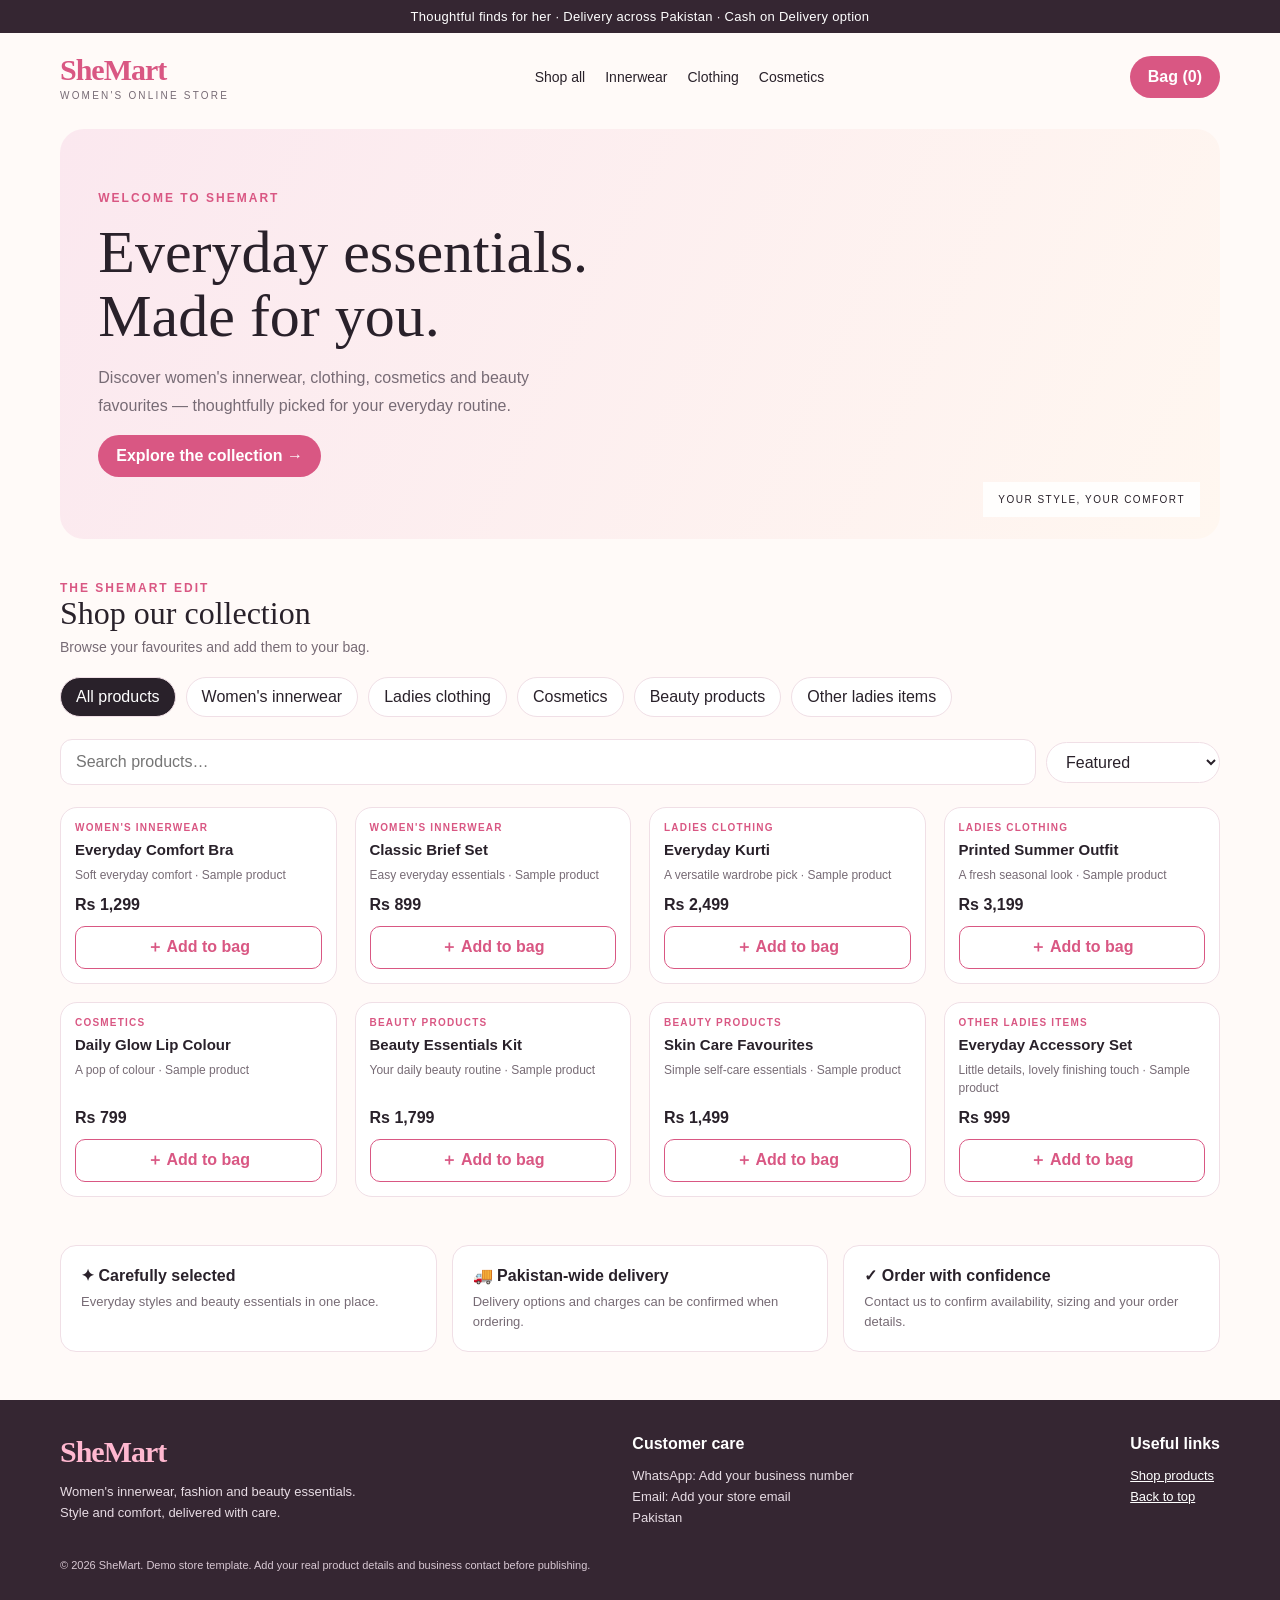
==== index.html @ 1c1faae7 "first commit" ====
<!doctype html>
<html lang="en">
  <head>
    <meta charset="utf-8" />
    <meta name="viewport" content="width=device-width, initial-scale=1" />
    <meta
      name="description"
      content="SheMart — women's innerwear, clothing, cosmetics and beauty essentials in Pakistan."
    />
    <title>SheMart | Women's Online Store</title>
        <link rel="stylesheet" href="styles.css" />
  </head>
  <body>
    <div class="topbar">
      Thoughtful finds for her · Delivery across Pakistan · Cash on Delivery
      option
    </div>
    <header class="wrap nav">
      <a href="#home" style="text-decoration: none"
        ><div class="logo">SheMart<small>WOMEN'S ONLINE STORE</small></div></a
      >
      <nav class="navlinks">
        <a href="#shop">Shop all</a
        ><a href="#shop" data-filter-link="Women's innerwear">Innerwear</a
        ><a href="#shop" data-filter-link="Ladies clothing">Clothing</a
        ><a href="#shop" data-filter-link="Cosmetics">Cosmetics</a>
      </nav>
      <button class="cartbtn" id="openCart">
        Bag (<span id="cartCount">0</span>)
      </button>
    </header>
    <main class="wrap" id="home">
      <section class="hero">
        <div class="hero-copy">
          <div class="eyebrow">Welcome to SheMart</div>
          <h1>Everyday essentials.<br />Made for you.</h1>
          <p>
            Discover women's innerwear, clothing, cosmetics and beauty
            favourites — thoughtfully picked for your everyday routine.
          </p>
          <a href="#shop"
            ><button class="primary">Explore the collection →</button></a
          >
        </div>
        <div class="hero-art" role="img" aria-label="Fashion collection"></div>
      </section>
      <section id="shop">
        <div class="sectionhead">
          <div>
            <div class="eyebrow">The SheMart edit</div>
            <h2>Shop our collection</h2>
            <p>Browse your favourites and add them to your bag.</p>
          </div>
        </div>
        <div class="categories" id="categories"></div>
        <div class="tools">
          <input
            id="search"
            type="search"
            placeholder="Search products…"
            aria-label="Search products"
          /><select id="sort" class="chip" aria-label="Sort products">
            <option value="featured">Featured</option>
            <option value="low">Price: low to high</option>
            <option value="high">Price: high to low</option>
          </select>
        </div>
        <div class="grid" id="products"></div>
      </section>
      <section class="benefits">
        <div class="benefit">
          <b>✦ Carefully selected</b
          ><span>Everyday styles and beauty essentials in one place.</span>
        </div>
        <div class="benefit">
          <b>🚚 Pakistan-wide delivery</b
          ><span
            >Delivery options and charges can be confirmed when ordering.</span
          >
        </div>
        <div class="benefit">
          <b>✓ Order with confidence</b
          ><span
            >Contact us to confirm availability, sizing and your order
            details.</span
          >
        </div>
      </section>
    </main>
    <footer class="footer">
      <div class="wrap footerinner">
        <div>
          <div class="logo">SheMart</div>
          <p>
            Women's innerwear, fashion and beauty essentials.<br />Style and
            comfort, delivered with care.
          </p>
        </div>
        <div>
          <b>Customer care</b>
          <p>
            WhatsApp: Add your business number<br />Email: Add your store
            email<br />Pakistan
          </p>
        </div>
        <div>
          <b>Useful links</b>
          <p>
            <a style="color: white" href="#shop">Shop products</a><br /><a
              style="color: white"
              href="#home"
              >Back to top</a
            >
          </p>
        </div>
      </div>
      <div class="wrap smallprint">
        © <span id="year"></span> SheMart. Demo store template. Add your real
        product details and business contact before publishing.
      </div>
    </footer>
    <div
      class="modal"
      id="cartModal"
      role="dialog"
      aria-modal="true"
      aria-label="Shopping bag"
    >
      <div class="panel">
        <div class="panelhead">
          <h2>Your shopping bag</h2>
          <button class="close" id="closeCart" aria-label="Close">×</button>
        </div>
        <div id="cartItems"></div>
        <div class="total">
          <span>Total</span><span id="cartTotal">Rs 0</span>
        </div>
        <button class="primary" id="checkoutBtn" style="width: 100%">
          Continue to checkout
        </button>
        <p style="font-size: 12px; color: #776b75">
          Demo prices and products are examples. Please verify before accepting
          customer orders.
        </p>
      </div>
    </div>
    <div
      class="modal"
      id="checkoutModal"
      role="dialog"
      aria-modal="true"
      aria-label="Checkout"
    >
      <div class="panel">
        <div class="panelhead">
          <h2>Delivery details</h2>
          <button class="close" id="closeCheckout" aria-label="Close">×</button>
        </div>
        <div class="notice">
          Please enter your delivery information. The order can be sent by
          WhatsApp or submitted as a draft on this page. This demo does not
          store orders on a server.
        </div>
        <form id="orderForm">
          <div class="formgrid">
            <label
              >Full name *<input
                required
                name="name"
                autocomplete="name"
                placeholder="Your name" /></label
            ><label
              >Mobile number *<input
                required
                name="phone"
                autocomplete="tel"
                placeholder="03XX XXXXXXX" /></label
            ><label class="full"
              >Full delivery address *<textarea
                required
                name="address"
                rows="2"
                placeholder="House, street, area, city"
              ></textarea></label
            ><label
              >City *<input
                required
                name="city"
                placeholder="e.g. Lahore" /></label
            ><label
              >Payment method<select name="payment">
                <option>Cash on Delivery</option>
                <option>Bank transfer (confirm first)</option>
              </select></label
            ><label class="full"
              >Order notes (optional)<textarea
                name="notes"
                rows="2"
                placeholder="Size, colour or delivery instructions"
              ></textarea>
            </label>
          </div>
          <button
            class="primary"
            type="submit"
            style="width: 100%; margin-top: 15px"
          >
            Prepare WhatsApp order</button
          ><button
            type="button"
            class="add"
            id="draftOrder"
            style="width: 100%; margin-top: 9px"
          >
            Show order summary on this page
          </button>
        </form>
        <div id="orderResult"></div>
        <p style="font-size: 11px; color: #776b75">
          Before launch, replace the sample WhatsApp number in the website code
          with your business number (country code, digits only).
        </p>
      </div>
    </div>
        <script src="script.js"></script>
  </body>
</html>
---- styles.css ----
:root {
        --pink: #d95783;
        --rose: #fce8ef;
        --ink: #29212a;
        --muted: #776b75;
        --cream: #fffaf8;
        --line: #f0dfe6;
        --gold: #b88745;
      }
      * {
        box-sizing: border-box;
      }
      body {
        margin: 0;
        font-family: Arial, Helvetica, sans-serif;
        background: var(--cream);
        color: var(--ink);
      }
      button,
      input,
      select,
      textarea {
        font: inherit;
      }
      button {
        cursor: pointer;
      }
      .topbar {
        background: #352632;
        color: #fff;
        text-align: center;
        padding: 9px 12px;
        font-size: 13px;
        letter-spacing: 0.3px;
      }
      .wrap {
        width: min(1160px, 92%);
        margin: auto;
      }
      .nav {
        display: flex;
        align-items: center;
        justify-content: space-between;
        gap: 18px;
        padding: 20px 0;
      }
      .logo {
        font-family: Georgia, serif;
        font-weight: bold;
        font-size: 30px;
        color: var(--pink);
        letter-spacing: -1px;
      }
      .logo small {
        display: block;
        font: 10px Arial;
        letter-spacing: 2.2px;
        color: var(--muted);
        margin-top: 3px;
      }
      .navlinks {
        display: flex;
        gap: 20px;
        align-items: center;
      }
      .navlinks a {
        color: var(--ink);
        text-decoration: none;
        font-size: 14px;
      }
      .cartbtn,
      .primary {
        background: var(--pink);
        color: #fff;
        border: 0;
        border-radius: 999px;
        padding: 12px 18px;
        font-weight: bold;
      }
      .hero {
        display: grid;
        grid-template-columns: 1.1fr 0.9fr;
        min-height: 410px;
        background: linear-gradient(115deg, #fbe8ef, #fff7f0);
        border-radius: 24px;
        overflow: hidden;
        margin: 8px auto 42px;
      }
      .hero-copy {
        padding: 55px 6%;
        align-self: center;
      }
      .eyebrow {
        color: var(--pink);
        text-transform: uppercase;
        letter-spacing: 2px;
        font-size: 12px;
        font-weight: bold;
      }
      .hero h1 {
        font:
          clamp(36px, 5vw, 60px)/1.06 Georgia,
          serif;
        margin: 16px 0;
      }
      .hero p {
        color: var(--muted);
        line-height: 1.7;
        max-width: 440px;
      }
      .hero-art {
        min-height: 300px;
        background: url("https://images.unsplash.com/photo-1490481651871-ab68de25d43d?auto=format&fit=crop&w=1100&q=85")
          center/cover;
        position: relative;
      }
      .hero-art:after {
        content: "YOUR STYLE, YOUR COMFORT";
        position: absolute;
        bottom: 22px;
        right: 20px;
        background: #ffffffdf;
        padding: 12px 15px;
        letter-spacing: 1.5px;
        font-size: 10px;
      }
      .sectionhead {
        display: flex;
        justify-content: space-between;
        align-items: end;
        gap: 16px;
        margin: 0 0 18px;
      }
      .sectionhead h2 {
        font:
          32px Georgia,
          serif;
        margin: 0;
      }
      .sectionhead p {
        color: var(--muted);
        font-size: 14px;
        margin: 7px 0 0;
      }
      .categories {
        display: flex;
        gap: 10px;
        flex-wrap: wrap;
        margin: 22px 0;
      }
      .chip {
        border: 1px solid var(--line);
        background: #fff;
        color: var(--ink);
        border-radius: 30px;
        padding: 10px 15px;
      }
      .chip.active,
      .chip:hover {
        background: var(--ink);
        color: #fff;
      }
      .tools {
        display: flex;
        gap: 10px;
        align-items: center;
        margin-bottom: 22px;
      }
      .tools input {
        flex: 1;
        min-width: 100px;
        border: 1px solid var(--line);
        border-radius: 12px;
        padding: 13px 15px;
        background: #fff;
      }
      .grid {
        display: grid;
        grid-template-columns: repeat(4, 1fr);
        gap: 18px;
      }
      .product {
        background: #fff;
        border: 1px solid var(--line);
        border-radius: 17px;
        overflow: hidden;
        display: flex;
        flex-direction: column;
      }
      .product img {
        width: 100%;
        aspect-ratio: 4/4.5;
        object-fit: cover;
        background: var(--rose);
      }
      .productbody {
        padding: 14px;
        display: flex;
        flex-direction: column;
        flex: 1;
      }
      .tag {
        font-size: 10px;
        color: var(--pink);
        text-transform: uppercase;
        letter-spacing: 1.2px;
        font-weight: bold;
      }
      .product h3 {
        font-size: 15px;
        margin: 8px 0;
      }
      .desc {
        color: var(--muted);
        font-size: 12px;
        line-height: 1.5;
        flex: 1;
      }
      .price {
        font-weight: bold;
        margin: 12px 0;
      }
      .add {
        border: 1px solid var(--pink);
        background: #fff;
        color: var(--pink);
        padding: 10px;
        border-radius: 10px;
        font-weight: bold;
      }
      .add:hover {
        background: var(--pink);
        color: #fff;
      }
      .benefits {
        display: grid;
        grid-template-columns: repeat(3, 1fr);
        gap: 15px;
        margin: 48px 0;
      }
      .benefit {
        padding: 20px;
        border: 1px solid var(--line);
        border-radius: 16px;
        background: #fff;
      }
      .benefit b {
        display: block;
        margin-bottom: 7px;
      }
      .benefit span {
        font-size: 13px;
        color: var(--muted);
        line-height: 1.5;
      }
      .footer {
        background: #352632;
        color: #fff;
        padding: 35px 0;
        margin-top: 40px;
      }
      .footerinner {
        display: flex;
        justify-content: space-between;
        gap: 25px;
        flex-wrap: wrap;
      }
      .footer p {
        color: #e7dce4;
        font-size: 13px;
        line-height: 1.6;
      }
      .footer .logo {
        color: #ffb8d0;
      }
      .smallprint {
        font-size: 11px;
        color: #d8c8d3;
        margin-top: 18px;
      }
      .modal {
        position: fixed;
        inset: 0;
        background: #1c121dcc;
        display: none;
        align-items: center;
        justify-content: center;
        padding: 15px;
        z-index: 10;
      }
      .modal.open {
        display: flex;
      }
      .panel {
        background: #fffaf8;
        width: min(600px, 100%);
        max-height: 92vh;
        overflow: auto;
        border-radius: 20px;
        padding: 24px;
      }
      .panelhead {
        display: flex;
        justify-content: space-between;
        align-items: center;
      }
      .panelhead h2 {
        font:
          28px Georgia,
          serif;
        margin: 0;
      }
      .close {
        border: 0;
        background: #f6e8ee;
        border-radius: 50%;
        width: 36px;
        height: 36px;
        font-size: 20px;
      }
      .cartline {
        display: flex;
        justify-content: space-between;
        gap: 12px;
        padding: 12px 0;
        border-bottom: 1px solid var(--line);
        font-size: 14px;
      }
      .qty {
        display: flex;
        gap: 8px;
        align-items: center;
      }
      .qty button {
        border: 1px solid var(--line);
        background: #fff;
        border-radius: 6px;
        padding: 3px 9px;
      }
      .total {
        display: flex;
        justify-content: space-between;
        font-weight: bold;
        padding: 17px 0;
        font-size: 18px;
      }
      .formgrid {
        display: grid;
        grid-template-columns: 1fr 1fr;
        gap: 12px;
      }
      .formgrid label {
        font-size: 12px;
        color: var(--muted);
      }
      .formgrid input,
      .formgrid textarea,
      .formgrid select {
        width: 100%;
        margin-top: 6px;
        padding: 11px;
        border: 1px solid var(--line);
        border-radius: 9px;
        background: white;
      }
      .full {
        grid-column: 1/-1;
      }
      .notice {
        background: #fce8ef;
        border-radius: 10px;
        padding: 12px;
        font-size: 12px;
        line-height: 1.5;
        color: #704052;
        margin: 12px 0;
      }
      .empty {
        padding: 28px;
        text-align: center;
        color: var(--muted);
        grid-column: 1/-1;
      }
      @media (max-width: 850px) {
        .grid {
          grid-template-columns: repeat(2, 1fr);
        }
        .hero {
          grid-template-columns: 1fr;
        }
        .hero-art {
          min-height: 250px;
          order: -1;
        }
        .hero-copy {
          padding: 35px 7%;
        }
        .navlinks {
          display: none;
        }
        .benefits {
          grid-template-columns: 1fr;
        }
        .sectionhead h2 {
          font-size: 27px;
        }
      }
      @media (max-width: 440px) {
        .grid {
          gap: 10px;
        }
        .productbody {
          padding: 10px;
        }
        .product h3 {
          font-size: 13px;
        }
        .price {
          font-size: 14px;
        }
        .hero h1 {
          font-size: 39px;
        }
        .formgrid {
          grid-template-columns: 1fr;
        }
        .full {
          grid-column: auto;
        }
        .tools {
          flex-wrap: wrap;
        }
        .tools input {
          flex-basis: 100%;
        }
      }
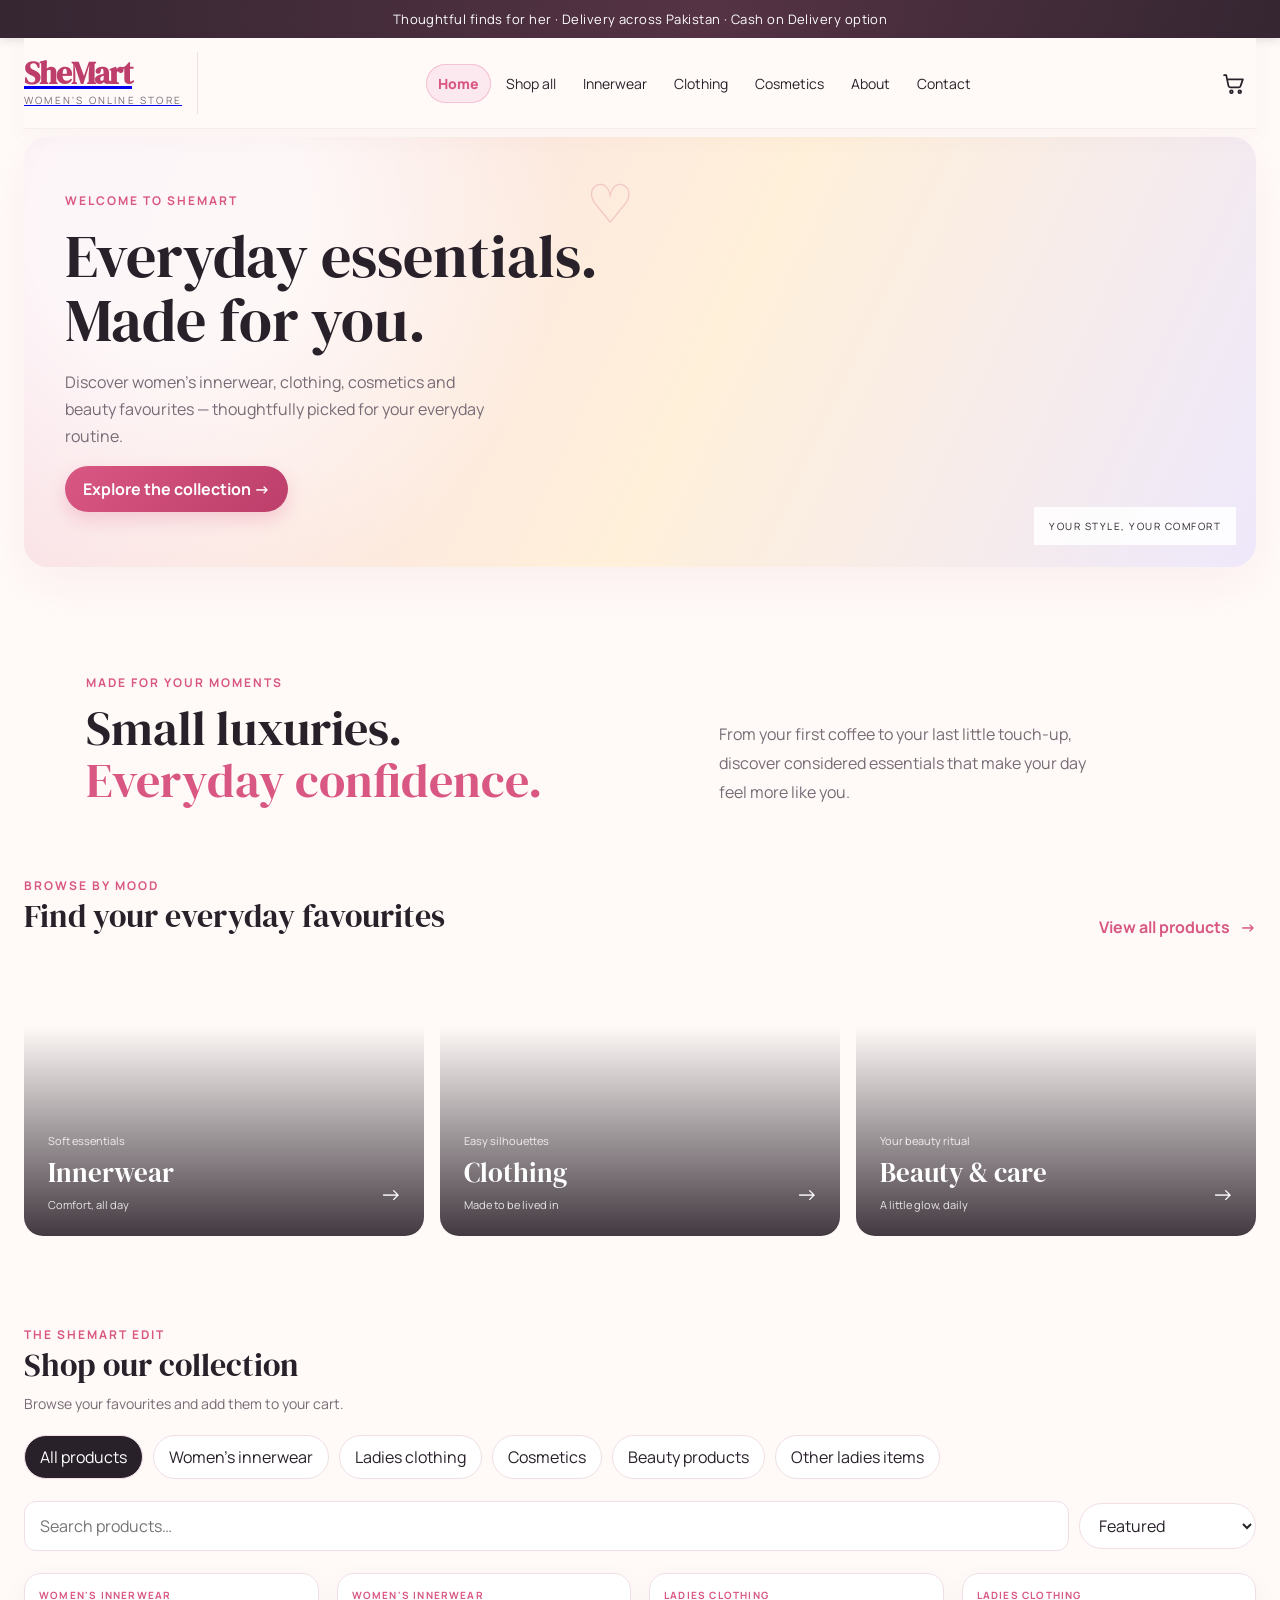
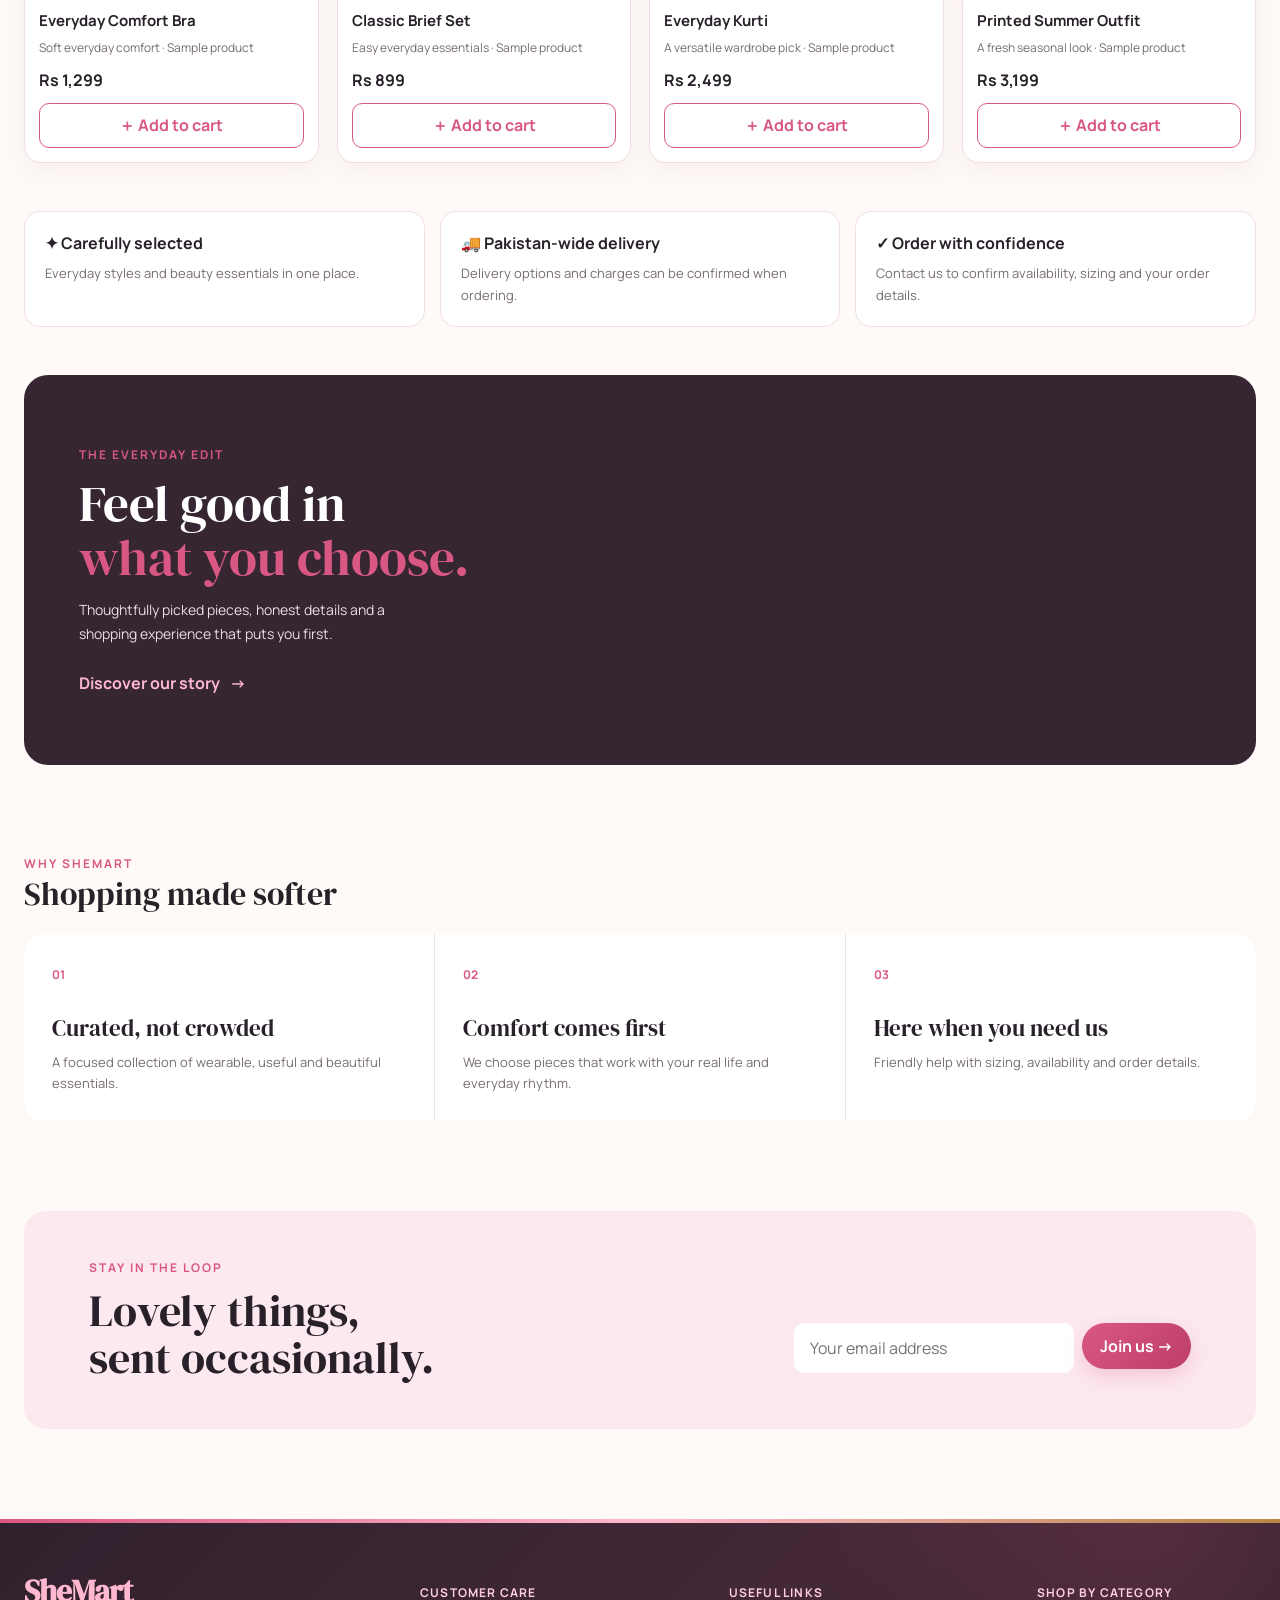
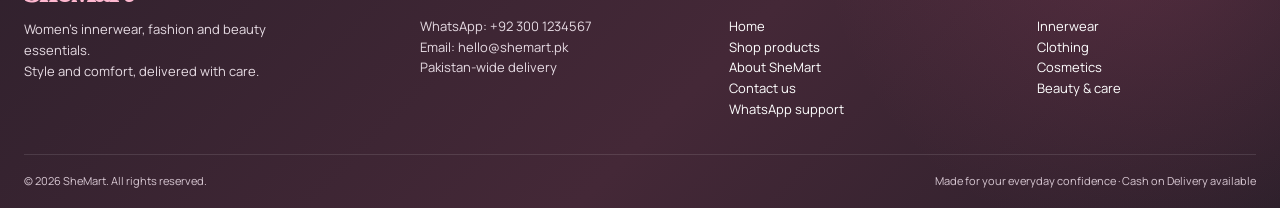
==== commit 8f397c15: "She Mart Website" ====
--- a/index.html
+++ b/index.html
@@ -8,25 +8,47 @@
       content="SheMart — women's innerwear, clothing, cosmetics and beauty essentials in Pakistan."
     />
     <title>SheMart | Women's Online Store</title>
-        <link rel="stylesheet" href="styles.css" />
+    <link rel="stylesheet" href="styles.css" />
   </head>
-  <body>
+  <body data-page="home">
     <div class="topbar">
       Thoughtful finds for her · Delivery across Pakistan · Cash on Delivery
       option
     </div>
     <header class="wrap nav">
-      <a href="#home" style="text-decoration: none"
+      <a href="index.html" style="text-decoration: none"
         ><div class="logo">SheMart<small>WOMEN'S ONLINE STORE</small></div></a
       >
       <nav class="navlinks">
-        <a href="#shop">Shop all</a
-        ><a href="#shop" data-filter-link="Women's innerwear">Innerwear</a
-        ><a href="#shop" data-filter-link="Ladies clothing">Clothing</a
-        ><a href="#shop" data-filter-link="Cosmetics">Cosmetics</a>
+        <a class="active-link" href="index.html">Home</a
+        ><a href="shop.html">Shop</a
+        ><a href="shop.html?category=Women's%20innerwear">Innerwear</a
+        ><a href="shop.html?category=Ladies%20clothing">Clothing</a
+        ><a href="shop.html?category=Cosmetics">Cosmetics</a>
+        <a href="about.html">About</a><a href="contact.html">Contact</a>
       </nav>
-      <button class="cartbtn" id="openCart">
-        Bag (<span id="cartCount">0</span>)
+      <button
+        class="menu-toggle"
+        type="button"
+        aria-label="Open menu"
+        aria-expanded="false"
+      >
+        <span></span><span></span><span></span>
+      </button>
+      <button
+        class="cartbtn"
+        id="openCart"
+        aria-label="Open cart"
+        title="Open cart"
+      >
+        <svg class="carticon" viewBox="0 0 24 24" aria-hidden="true">
+          <path
+            d="M3 4h2l2.1 10.1a2 2 0 0 0 2 1.6h7.8a2 2 0 0 0 1.9-1.4L21 8H7"
+          ></path>
+          <circle cx="10" cy="20" r="1.3"></circle>
+          <circle cx="18" cy="20" r="1.3"></circle>
+        </svg>
+        <span class="cart-count" id="cartCount" aria-live="polite">0</span>
       </button>
     </header>
     <main class="wrap" id="home">
@@ -38,18 +60,59 @@
             Discover women's innerwear, clothing, cosmetics and beauty
             favourites — thoughtfully picked for your everyday routine.
           </p>
-          <a href="#shop"
+          <a href="shop.html"
             ><button class="primary">Explore the collection →</button></a
           >
         </div>
         <div class="hero-art" role="img" aria-label="Fashion collection"></div>
+      </section>
+      <section class="home-intro">
+        <div>
+          <div class="eyebrow">Made for your moments</div>
+          <h2>Small luxuries.<br /><em>Everyday confidence.</em></h2>
+        </div>
+        <p>
+          From your first coffee to your last little touch-up, discover
+          considered essentials that make your day feel more like you.
+        </p>
+      </section>
+      <section class="category-showcase">
+        <div class="sectionhead">
+          <div>
+            <div class="eyebrow">Browse by mood</div>
+            <h2>Find your everyday favourites</h2>
+          </div>
+          <a class="text-link" href="shop.html"
+            >View all products <span>→</span></a
+          >
+        </div>
+        <div class="category-cards">
+          <a
+            class="category-card category-card-innerwear"
+            href="shop.html?category=Women's%20innerwear"
+            ><span>Soft essentials</span><strong>Innerwear</strong
+            ><small>Comfort, all day</small><i>→</i></a
+          >
+          <a
+            class="category-card category-card-clothing"
+            href="shop.html?category=Ladies%20clothing"
+            ><span>Easy silhouettes</span><strong>Clothing</strong
+            ><small>Made to be lived in</small><i>→</i></a
+          >
+          <a
+            class="category-card category-card-beauty"
+            href="shop.html?category=Cosmetics"
+            ><span>Your beauty ritual</span><strong>Beauty & care</strong
+            ><small>A little glow, daily</small><i>→</i></a
+          >
+        </div>
       </section>
       <section id="shop">
         <div class="sectionhead">
           <div>
             <div class="eyebrow">The SheMart edit</div>
             <h2>Shop our collection</h2>
-            <p>Browse your favourites and add them to your bag.</p>
+            <p>Browse your favourites and add them to your cart.</p>
           </div>
         </div>
         <div class="categories" id="categories"></div>
@@ -86,6 +149,64 @@
           >
         </div>
       </section>
+      <section class="feature-banner">
+        <div class="feature-banner-copy">
+          <div class="eyebrow">The everyday edit</div>
+          <h2>Feel good in<br /><em>what you choose.</em></h2>
+          <p>
+            Thoughtfully picked pieces, honest details and a shopping experience
+            that puts you first.
+          </p>
+          <a class="light-link" href="about.html"
+            >Discover our story <span>→</span></a
+          >
+        </div>
+        <div class="feature-banner-art"></div>
+      </section>
+      <section class="promise-section">
+        <div class="sectionhead">
+          <div>
+            <div class="eyebrow">Why SheMart</div>
+            <h2>Shopping made softer</h2>
+          </div>
+        </div>
+        <div class="promise-grid">
+          <div class="promise">
+            <span>01</span><b>Curated, not crowded</b>
+            <p>
+              A focused collection of wearable, useful and beautiful essentials.
+            </p>
+          </div>
+          <div class="promise">
+            <span>02</span><b>Comfort comes first</b>
+            <p>
+              We choose pieces that work with your real life and everyday
+              rhythm.
+            </p>
+          </div>
+          <div class="promise">
+            <span>03</span><b>Here when you need us</b>
+            <p>Friendly help with sizing, availability and order details.</p>
+          </div>
+        </div>
+      </section>
+      <section class="newsletter">
+        <div>
+          <div class="eyebrow">Stay in the loop</div>
+          <h2>Lovely things,<br />sent occasionally.</h2>
+        </div>
+        <form id="newsletterForm">
+          <label
+            ><span class="sr-only">Email address</span
+            ><input
+              type="email"
+              required
+              placeholder="Your email address"
+              aria-label="Your email address" /></label
+          ><button class="primary" type="submit">Join us <span>→</span></button
+          ><small id="newsletterMessage"></small>
+        </form>
+      </section>
     </main>
     <footer class="footer">
       <div class="wrap footerinner">
@@ -99,24 +220,35 @@
         <div>
           <b>Customer care</b>
           <p>
-            WhatsApp: Add your business number<br />Email: Add your store
-            email<br />Pakistan
+            WhatsApp: +92 300 1234567<br />Email: hello@shemart.pk<br />Pakistan-wide delivery
           </p>
         </div>
         <div>
           <b>Useful links</b>
           <p>
-            <a style="color: white" href="#shop">Shop products</a><br /><a
+            <a style="color: white" href="shop.html">Shop products</a><br /><a
               style="color: white"
-              href="#home"
-              >Back to top</a
-            >
+              href="about.html"
+              >About SheMart</a
+            ><br /><a style="color: white" href="contact.html">Contact us</a
+            ><br /><a href="https://wa.me/923001234567" style="color: white"
+              >WhatsApp support</a
+            ><br /><a style="color: white" href="#home">Back to top</a>
+          </p>
+        </div>
+        <div>
+          <b>Shop by category</b>
+          <p>
+            <a href="shop.html?category=Women's%20innerwear">Innerwear</a><br />
+            <a href="shop.html?category=Ladies%20clothing">Clothing</a><br />
+            <a href="shop.html?category=Cosmetics">Cosmetics</a><br />
+            <a href="shop.html?category=Beauty%20products">Beauty &amp; care</a>
           </p>
         </div>
       </div>
       <div class="wrap smallprint">
-        © <span id="year"></span> SheMart. Demo store template. Add your real
-        product details and business contact before publishing.
+        <span>© <span id="year"></span> SheMart. All rights reserved.</span>
+        <span>Made for your everyday confidence · Cash on Delivery available</span>
       </div>
     </footer>
     <div
@@ -124,16 +256,27 @@
       id="cartModal"
       role="dialog"
       aria-modal="true"
-      aria-label="Shopping bag"
+      aria-label="Shopping cart"
     >
-      <div class="panel">
+      <div class="panel cart-panel">
         <div class="panelhead">
-          <h2>Your shopping bag</h2>
+          <div>
+            <div class="eyebrow">Your SheMart order</div>
+            <h2>Your cart</h2>
+          </div>
           <button class="close" id="closeCart" aria-label="Close">×</button>
         </div>
         <div id="cartItems"></div>
-        <div class="total">
-          <span>Total</span><span id="cartTotal">Rs 0</span>
+        <div class="cart-summary">
+          <div class="summary-row">
+            <span>Subtotal</span><span id="cartSubtotal">Rs 0</span>
+          </div>
+          <div class="summary-row delivery-row">
+            <span>Delivery</span><span>Calculated at checkout</span>
+          </div>
+          <div class="total">
+            <span>Total</span><span id="cartTotal">Rs 0</span>
+          </div>
         </div>
         <button class="primary" id="checkoutBtn" style="width: 100%">
           Continue to checkout
@@ -222,6 +365,6 @@
         </p>
       </div>
     </div>
-        <script src="script.js"></script>
+    <script src="script.js"></script>
   </body>
 </html>
--- a/styles.css
+++ b/styles.css
@@ -1,20 +1,26 @@
+      @import url("https://fonts.googleapis.com/css2?family=DM+Serif+Display:ital@0;1&family=Manrope:wght@400;500;600;700;800&display=swap");
+
       :root {
         --pink: #d95783;
+        --pink-dark: #bd3e6a;
         --rose: #fce8ef;
         --ink: #29212a;
         --muted: #776b75;
         --cream: #fffaf8;
         --line: #f0dfe6;
         --gold: #b88745;
+        --lavender: #eee8fb;
       }
       * {
         box-sizing: border-box;
       }
       body {
         margin: 0;
-        font-family: Arial, Helvetica, sans-serif;
+        font-family: "Manrope", Arial, Helvetica, sans-serif;
         background: var(--cream);
         color: var(--ink);
+        -webkit-font-smoothing: antialiased;
+        text-rendering: optimizeLegibility;
       }
       button,
       input,
@@ -26,62 +32,163 @@
         cursor: pointer;
       }
       .topbar {
-        background: #352632;
+        background: linear-gradient(100deg, #352632, #553344 55%, #352632);
         color: #fff;
         text-align: center;
-        padding: 9px 12px;
+        padding: 10px 12px;
         font-size: 13px;
-        letter-spacing: 0.3px;
+        letter-spacing: 0.45px;
+        box-shadow: 0 2px 10px #35263225;
       }
       .wrap {
-        width: min(1160px, 92%);
+        width: min(1440px, calc(100% - 48px));
         margin: auto;
       }
       .nav {
+        position: sticky;
+        top: 0;
+        z-index: 7;
         display: flex;
         align-items: center;
         justify-content: space-between;
-        gap: 18px;
-        padding: 20px 0;
+        gap: 24px;
+        padding: 14px 0;
+        background: #fffaf8f2;
+        border-bottom: 1px solid #f0dfe680;
+        box-shadow: 0 8px 24px #6d3c5508;
+        backdrop-filter: blur(14px);
+      }
+      .nav > a:first-child {
+        display: block;
+        flex: 0 0 auto;
+        padding: 7px 15px 7px 0;
+        border-right: 1px solid var(--line);
       }
       .logo {
-        font-family: Georgia, serif;
+        font-family: "DM Serif Display", Georgia, serif;
         font-weight: bold;
-        font-size: 30px;
-        color: var(--pink);
+        font-size: 31px;
+        color: var(--pink-dark);
         letter-spacing: -1px;
+        line-height: 0.95;
       }
       .logo small {
         display: block;
-        font: 10px Arial;
+        font: 10px "Manrope", Arial, sans-serif;
         letter-spacing: 2.2px;
         color: var(--muted);
-        margin-top: 3px;
+        margin-top: 5px;
+        white-space: nowrap;
       }
       .navlinks {
         display: flex;
-        gap: 20px;
+        flex: 1;
+        justify-content: center;
+        gap: 3px;
         align-items: center;
       }
       .navlinks a {
         color: var(--ink);
         text-decoration: none;
         font-size: 14px;
+        padding: 10px 12px;
+        border-radius: 999px;
+        transition: color 0.2s, background 0.2s, transform 0.2s;
+      }
+      .navlinks a:hover,
+      .navlinks a.active-link {
+        color: var(--pink);
+        background: var(--rose);
+      }
+      .navlinks a.active-link {
+        box-shadow: inset 0 0 0 1px #f4c2d3;
+        font-weight: 800;
+      }
+      .navlinks a:hover {
+        transform: translateY(-1px);
+      }
+      .navlinks a:focus-visible,
+      .footer a:focus-visible,
+      .nav > a:focus-visible {
+        outline: 3px solid #d9578350;
+        outline-offset: 3px;
       }
       .cartbtn,
       .primary {
-        background: var(--pink);
         color: #fff;
         border: 0;
         border-radius: 999px;
         padding: 12px 18px;
         font-weight: bold;
       }
+      .cartbtn {
+        position: relative;
+        display: inline-flex;
+        align-items: center;
+        justify-content: center;
+        width: 45px;
+        height: 45px;
+        padding: 0;
+        color: var(--ink);
+        background: transparent;
+        border-radius: 50%;
+        transition: color 0.2s, background 0.2s, transform 0.2s;
+      }
+      .cartbtn:hover,
+      .cartbtn:focus-visible {
+        color: var(--pink);
+        background: var(--rose);
+        outline: none;
+        transform: translateY(-1px);
+      }
+      .carticon {
+        width: 25px;
+        height: 25px;
+        fill: none;
+        stroke: currentColor;
+        stroke-linecap: round;
+        stroke-linejoin: round;
+        stroke-width: 1.7;
+      }
+      .cart-count {
+        position: absolute;
+        top: 2px;
+        right: 0;
+        display: grid;
+        place-items: center;
+        min-width: 19px;
+        height: 19px;
+        padding: 0 5px;
+        border: 2px solid var(--cream);
+        border-radius: 50px;
+        background: var(--pink);
+        color: white;
+        font-size: 10px;
+        line-height: 1;
+        opacity: 0;
+        transform: scale(0.5);
+        transition: opacity 0.2s, transform 0.2s;
+      }
+      .cart-count.has-items {
+        opacity: 1;
+        transform: scale(1);
+      }
+      .primary {
+        background: linear-gradient(135deg, var(--pink), var(--pink-dark));
+        box-shadow: 0 8px 18px #d9578338;
+        transition: transform 0.2s, box-shadow 0.2s;
+      }
+      .primary:hover {
+        transform: translateY(-2px);
+        box-shadow: 0 11px 22px #d9578350;
+      }
       .hero {
         display: grid;
         grid-template-columns: 1.1fr 0.9fr;
         min-height: 410px;
-        background: linear-gradient(115deg, #fbe8ef, #fff7f0);
+        background:
+          radial-gradient(circle at 12% 20%, #ffffffb8 0 12%, transparent 35%),
+          linear-gradient(115deg, #f8dce8, #fff0da 55%, #eee8fb);
         border-radius: 24px;
         overflow: hidden;
         margin: 8px auto 42px;
@@ -99,8 +206,8 @@
       }
       .hero h1 {
         font:
-          clamp(36px, 5vw, 60px)/1.06 Georgia,
-          serif;
+          clamp(36px, 5vw, 60px)/1.06 "DM Serif Display",
+          Georgia, serif;
         margin: 16px 0;
       }
       .hero p {
@@ -113,6 +220,20 @@
         background: url("https://images.unsplash.com/photo-1490481651871-ab68de25d43d?auto=format&fit=crop&w=1100&q=85")
           center/cover;
         position: relative;
+      }
+      .hero {
+        box-shadow: 0 18px 50px #d38ca51a;
+      }
+      .hero-copy {
+        position: relative;
+      }
+      .hero-copy:after {
+        content: "♡";
+        position: absolute;
+        top: 28px;
+        right: 10%;
+        color: #d9578340;
+        font-size: 54px;
       }
       .hero-art:after {
         content: "YOUR STYLE, YOUR COMFORT";
@@ -133,8 +254,8 @@
       }
       .sectionhead h2 {
         font:
-          32px Georgia,
-          serif;
+          32px "DM Serif Display",
+          Georgia, serif;
         margin: 0;
       }
       .sectionhead p {
@@ -186,6 +307,12 @@
         overflow: hidden;
         display: flex;
         flex-direction: column;
+        box-shadow: 0 8px 22px #6d3c5510;
+        transition: transform 0.2s, box-shadow 0.2s;
+      }
+      .product:hover {
+        transform: translateY(-4px);
+        box-shadow: 0 14px 30px #6d3c5520;
       }
       .product img {
         width: 100%;
@@ -238,6 +365,571 @@
         gap: 15px;
         margin: 48px 0;
       }
+      .home-intro {
+        display: grid;
+        grid-template-columns: 1fr 0.8fr;
+        gap: 40px;
+        align-items: end;
+        padding: 65px 5% 55px;
+      }
+      .home-intro h2 {
+        margin: 12px 0 0;
+        font: clamp(31px, 4vw, 48px)/1.08 "DM Serif Display", Georgia, serif;
+      }
+      .home-intro h2 em,
+      .feature-banner h2 em {
+        color: var(--pink);
+        font-style: normal;
+      }
+      .home-intro p {
+        max-width: 390px;
+        margin: 0;
+        color: var(--muted);
+        line-height: 1.8;
+      }
+      .category-showcase,
+      .promise-section {
+        margin: 15px 0 90px;
+      }
+      .category-cards {
+        display: grid;
+        grid-template-columns: repeat(3, 1fr);
+        gap: 16px;
+      }
+      .category-card {
+        position: relative;
+        display: flex;
+        min-height: 280px;
+        flex-direction: column;
+        justify-content: end;
+        padding: 24px;
+        overflow: hidden;
+        border-radius: 19px;
+        color: white;
+        text-decoration: none;
+        background-position: center;
+        background-size: cover;
+        transition: transform 0.25s, box-shadow 0.25s;
+      }
+      .category-card:before {
+        content: "";
+        position: absolute;
+        inset: 0;
+        background: linear-gradient(transparent 25%, #221821d9);
+      }
+      .category-card > * {
+        position: relative;
+      }
+      .category-card:hover {
+        transform: translateY(-5px);
+        box-shadow: 0 18px 32px #35263222;
+      }
+      .category-card-innerwear {
+        background-image: url("https://images.unsplash.com/photo-1571513722275-4b41940f54b8?auto=format&fit=crop&w=700&q=80");
+      }
+      .category-card-clothing {
+        background-image: url("https://images.unsplash.com/photo-1483985988355-763728e1935b?auto=format&fit=crop&w=700&q=80");
+      }
+      .category-card-beauty {
+        background-image: url("https://images.unsplash.com/photo-1596462502278-27bfdc403348?auto=format&fit=crop&w=700&q=80");
+      }
+      .category-card span,
+      .category-card small {
+        font-size: 11px;
+        opacity: 0.85;
+      }
+      .category-card strong {
+        margin: 6px 0;
+        font: 27px "DM Serif Display", Georgia, serif;
+      }
+      .category-card i {
+        position: absolute;
+        right: 22px;
+        bottom: 27px;
+        font-size: 22px;
+        font-style: normal;
+      }
+      .feature-banner {
+        display: grid;
+        grid-template-columns: 0.9fr 1.1fr;
+        min-height: 390px;
+        margin: 0 0 90px;
+        overflow: hidden;
+        border-radius: 24px;
+        background: #352632;
+        color: white;
+      }
+      .feature-banner-copy {
+        align-self: center;
+        padding: 55px 10%;
+      }
+      .feature-banner h2 {
+        margin: 14px 0;
+        font: clamp(32px, 4vw, 52px)/1.05 "DM Serif Display", Georgia, serif;
+      }
+      .feature-banner p {
+        max-width: 320px;
+        color: #eadde4;
+        line-height: 1.7;
+        font-size: 14px;
+      }
+      .light-link {
+        display: inline-block;
+        margin-top: 12px;
+        color: #ffb8d0;
+        font-weight: bold;
+        text-decoration: none;
+      }
+      .light-link span {
+        margin-left: 7px;
+      }
+      .feature-banner-art {
+        min-height: 300px;
+        background: linear-gradient(90deg, #35263200, #3526321a), url("https://images.unsplash.com/photo-1515886657613-9f3515b0c78f?auto=format&fit=crop&w=1000&q=85") center/cover;
+      }
+      .promise-grid {
+        display: grid;
+        grid-template-columns: repeat(3, 1fr);
+        gap: 1px;
+        overflow: hidden;
+        border-radius: 18px;
+        background: var(--line);
+      }
+      .promise {
+        padding: 28px;
+        background: white;
+      }
+      .promise span {
+        color: var(--pink);
+        font-size: 12px;
+        font-weight: bold;
+      }
+      .promise b {
+        display: block;
+        margin: 28px 0 8px;
+        font: 23px "DM Serif Display", Georgia, serif;
+      }
+      .promise p {
+        margin: 0;
+        color: var(--muted);
+        font-size: 13px;
+        line-height: 1.6;
+      }
+      .newsletter {
+        display: flex;
+        justify-content: space-between;
+        align-items: end;
+        gap: 30px;
+        margin: 0 0 90px;
+        padding: 48px clamp(24px, 6vw, 65px);
+        border-radius: 22px;
+        background: var(--rose);
+      }
+      .newsletter h2 {
+        margin: 12px 0 0;
+        font: clamp(29px, 4vw, 44px)/1.05 "DM Serif Display", Georgia, serif;
+      }
+      .newsletter form {
+        display: grid;
+        grid-template-columns: minmax(180px, 280px) auto;
+        gap: 8px;
+        align-items: start;
+      }
+      .newsletter input {
+        width: 100%;
+        padding: 13px 15px;
+        border: 1px solid white;
+        border-radius: 10px;
+        background: white;
+      }
+      .newsletter input:focus {
+        border-color: var(--pink);
+        outline: 3px solid #d9578320;
+      }
+      .newsletter small {
+        grid-column: 1 / -1;
+        color: #397253;
+        font-size: 12px;
+      }
+      .menu-toggle {
+        display: none;
+        width: 38px;
+        height: 38px;
+        padding: 9px;
+        border: 1px solid var(--line);
+        border-radius: 50%;
+        background: white;
+      }
+      .menu-toggle span {
+        display: block;
+        height: 2px;
+        margin: 3px 0;
+        border-radius: 3px;
+        background: var(--ink);
+      }
+      .sr-only {
+        position: absolute;
+        width: 1px;
+        height: 1px;
+        overflow: hidden;
+        clip: rect(0, 0, 0, 0);
+      }
+      .page-hero,
+      .inner-page-heading {
+        padding: clamp(40px, 7vw, 82px) clamp(24px, 7vw, 86px);
+        margin: 8px 0 52px;
+        border-radius: 25px;
+        background:
+          radial-gradient(circle at 86% 18%, #ffffffc2 0 10%, transparent 31%),
+          linear-gradient(120deg, #f8dce8, #fff0da 55%, #eee8fb);
+      }
+      .page-hero h1,
+      .inner-page-heading h1 {
+        max-width: 640px;
+        margin: 14px 0;
+        font: clamp(40px, 7vw, 72px)/0.98 "DM Serif Display", Georgia, serif;
+        letter-spacing: -2px;
+      }
+      .page-hero h1 em,
+      .inner-page-heading h1 em {
+        color: var(--pink);
+        font-style: normal;
+      }
+      .page-hero p,
+      .inner-page-heading p {
+        max-width: 470px;
+        color: var(--muted);
+        line-height: 1.7;
+      }
+      .shop-page {
+        padding-bottom: 55px;
+      }
+      .shop-page .page-hero {
+        min-height: 360px;
+        display: flex;
+        flex-direction: column;
+        justify-content: center;
+        margin-bottom: 62px;
+      }
+      .shop-toolbar {
+        display: flex;
+        justify-content: space-between;
+        align-items: end;
+        margin-bottom: 22px;
+      }
+      .shop-toolbar h2 {
+        margin: 6px 0 0;
+        font: 32px "DM Serif Display", Georgia, serif;
+      }
+      .mobile-filter-label {
+        display: none;
+        color: var(--muted);
+        font-size: 12px;
+      }
+      .shop-layout {
+        display: grid;
+        grid-template-columns: 220px minmax(0, 1fr);
+        gap: 28px;
+        align-items: start;
+      }
+      .filter-sidebar {
+        position: sticky;
+        top: 20px;
+        padding: 22px 18px;
+        border: 1px solid var(--line);
+        border-radius: 17px;
+        background: linear-gradient(180deg, #fff, #fff8fb);
+        box-shadow: 0 8px 22px #6d3c5510;
+      }
+      .filter-heading {
+        padding-bottom: 18px;
+        border-bottom: 1px solid var(--line);
+      }
+      .filter-heading b,
+      .filter-group > b {
+        display: block;
+        font-size: 14px;
+      }
+      .filter-heading span {
+        display: block;
+        color: var(--muted);
+        font-size: 11px;
+        margin-top: 5px;
+      }
+      .filter-group {
+        padding-top: 20px;
+      }
+      .filter-categories {
+        display: grid;
+        gap: 5px;
+        margin-top: 10px;
+      }
+      .filter-categories .chip {
+        padding: 9px 10px;
+        border: 0;
+        border-radius: 8px;
+        text-align: left;
+        font-size: 12px;
+      }
+      .filter-categories .chip.active {
+        background: var(--rose);
+        color: var(--pink);
+        font-weight: bold;
+      }
+      .filter-select {
+        width: 100%;
+        margin-top: 10px;
+        padding: 10px;
+        border: 1px solid var(--line);
+        border-radius: 9px;
+        background: #fff;
+        color: var(--ink);
+      }
+      .shop-search {
+        position: relative;
+        margin-bottom: 18px;
+      }
+      .shop-search svg {
+        position: absolute;
+        top: 14px;
+        left: 14px;
+        width: 18px;
+        height: 18px;
+        fill: none;
+        stroke: var(--muted);
+        stroke-linecap: round;
+        stroke-width: 1.7;
+      }
+      .shop-search input {
+        width: 100%;
+        padding: 13px 15px 13px 43px;
+        border: 1px solid var(--line);
+        border-radius: 12px;
+        background: #fff;
+      }
+      .shop-results .grid {
+        gap: 22px;
+      }
+      .shop-search input:focus {
+        border-color: var(--pink);
+        outline: 3px solid #d9578320;
+      }
+      .values-strip {
+        display: grid;
+        grid-template-columns: repeat(3, 1fr);
+        gap: 1px;
+        margin: 0 0 85px;
+        overflow: hidden;
+        border-radius: 18px;
+        background: var(--line);
+      }
+      .values-strip > div {
+        padding: 27px;
+        background: #fff;
+      }
+      .values-strip b {
+        color: var(--pink);
+        font-size: 12px;
+      }
+      .values-strip h3 {
+        margin: 13px 0 7px;
+        font: 23px "DM Serif Display", Georgia, serif;
+      }
+      .values-strip p {
+        margin: 0;
+        color: var(--muted);
+        font-size: 13px;
+        line-height: 1.5;
+      }
+      .about-page-section,
+      .contact-page-section {
+        margin-top: 0;
+      }
+      .inner-page {
+        padding-bottom: 20px;
+      }
+      .about-section {
+        display: grid;
+        grid-template-columns: 0.9fr 1.1fr;
+        gap: clamp(30px, 7vw, 88px);
+        align-items: center;
+        margin: 105px 0 90px;
+        scroll-margin-top: 25px;
+      }
+      .about-visual {
+        min-height: 430px;
+        position: relative;
+        border-radius: 24px;
+        background: linear-gradient(#0000, #35263255),
+          url("https://images.unsplash.com/photo-1485230895905-ec40ba36b9bc?auto=format&fit=crop&w=900&q=85")
+            center/cover;
+      }
+      .about-badge {
+        position: absolute;
+        right: -24px;
+        bottom: 28px;
+        display: grid;
+        width: 104px;
+        height: 104px;
+        place-content: center;
+        border-radius: 50%;
+        background: var(--pink);
+        color: white;
+        text-align: center;
+        box-shadow: 0 12px 28px #d9578350;
+      }
+      .about-badge strong {
+        font-size: 11px;
+        letter-spacing: 1.5px;
+        text-transform: uppercase;
+      }
+      .about-badge span {
+        font: 25px "DM Serif Display", Georgia, serif;
+        margin-top: 2px;
+      }
+      .about-copy h2,
+      .contact-intro h2 {
+        max-width: 560px;
+        margin: 13px 0 16px;
+        font: clamp(30px, 4vw, 46px)/1.1 "DM Serif Display", Georgia, serif;
+      }
+      .about-copy p,
+      .contact-intro > p {
+        max-width: 540px;
+        color: var(--muted);
+        line-height: 1.8;
+        font-size: 15px;
+      }
+      .about-points {
+        display: grid;
+        gap: 15px;
+        margin: 25px 0;
+      }
+      .about-points > div {
+        display: flex;
+        gap: 12px;
+        align-items: center;
+        color: var(--muted);
+        font-size: 13px;
+      }
+      .about-points b,
+      .contact-details b {
+        display: block;
+        color: var(--ink);
+        margin-bottom: 3px;
+      }
+      .point-icon {
+        display: grid;
+        flex: 0 0 auto;
+        place-items: center;
+        width: 34px;
+        height: 34px;
+        border-radius: 50%;
+        background: var(--rose);
+        color: var(--pink);
+        font-size: 17px;
+      }
+      .text-link {
+        color: var(--pink);
+        font-weight: bold;
+        text-decoration: none;
+      }
+      .text-link span {
+        margin-left: 7px;
+      }
+      .contact-section {
+        display: grid;
+        grid-template-columns: 0.9fr 1.1fr;
+        gap: clamp(30px, 7vw, 90px);
+        align-items: start;
+        padding: 76px clamp(24px, 6vw, 75px);
+        margin: 0 0 85px;
+        border-radius: 26px;
+        background: linear-gradient(125deg, #fce8ef, #fff8f2);
+        scroll-margin-top: 25px;
+      }
+      .contact-intro h2 {
+        font-size: clamp(29px, 3.5vw, 42px);
+      }
+      .contact-details {
+        display: grid;
+        gap: 18px;
+        margin-top: 30px;
+      }
+      .contact-details > *,
+      .contact-details a {
+        display: flex;
+        align-items: center;
+        gap: 12px;
+        color: var(--ink);
+        text-decoration: none;
+        font-size: 13px;
+      }
+      .contact-details small {
+        display: block;
+        color: var(--muted);
+        font-size: 12px;
+      }
+      .contact-icon {
+        display: grid;
+        flex: 0 0 auto;
+        place-items: center;
+        width: 39px;
+        height: 39px;
+        border-radius: 12px;
+        background: white;
+        color: var(--pink);
+        font-weight: bold;
+        font-size: 17px;
+      }
+      .contact-details a:hover b {
+        color: var(--pink);
+      }
+      .contact-form {
+        padding: clamp(20px, 4vw, 34px);
+        border: 1px solid #ffffff;
+        border-radius: 20px;
+        background: #fffaf8cc;
+        box-shadow: 0 15px 40px #9e6a7d14;
+      }
+      .contact-form h3 {
+        margin: 0 0 20px;
+        font: 25px "DM Serif Display", Georgia, serif;
+      }
+      .contact-form-grid {
+        display: grid;
+        grid-template-columns: 1fr 1fr;
+        gap: 14px;
+      }
+      .contact-form label {
+        color: var(--muted);
+        font-size: 12px;
+      }
+      .contact-form input,
+      .contact-form textarea {
+        display: block;
+        width: 100%;
+        margin-top: 7px;
+        padding: 12px 13px;
+        border: 1px solid var(--line);
+        border-radius: 10px;
+        background: white;
+        color: var(--ink);
+        resize: vertical;
+      }
+      .contact-form input:focus,
+      .contact-form textarea:focus {
+        border-color: var(--pink);
+        outline: 3px solid #d9578320;
+      }
+      .contact-form .primary {
+        margin-top: 18px;
+      }
+      .contact-success {
+        color: #397253;
+        font-size: 12px;
+        margin-top: 12px;
+      }
       .benefit {
         padding: 20px;
         border: 1px solid var(--line);
@@ -254,29 +946,340 @@
         line-height: 1.5;
       }
       .footer {
-        background: #352632;
+        position: relative;
+        overflow: hidden;
+        background:
+          radial-gradient(circle at 90% 0%, #d957832b, transparent 28%),
+          linear-gradient(135deg, #30212d, #442837 55%, #2d202b);
         color: #fff;
-        padding: 35px 0;
-        margin-top: 40px;
+        padding: 58px 0 20px;
+        margin-top: 64px;
+      }
+      .footer:before {
+        content: "";
+        position: absolute;
+        top: 0;
+        left: 0;
+        right: 0;
+        height: 4px;
+        background: linear-gradient(90deg, var(--pink), #ffb8d0, var(--gold));
       }
       .footerinner {
-        display: flex;
-        justify-content: space-between;
-        gap: 25px;
-        flex-wrap: wrap;
+        display: grid;
+        grid-template-columns: 1.4fr 1fr 1fr 1fr;
+        gap: clamp(28px, 7vw, 110px);
+        padding-bottom: 34px;
+      }
+      .footerinner > div:first-child {
+        max-width: 350px;
+      }
+      .footerinner > div:not(:first-child) {
+        padding-top: 7px;
+      }
+      .footerinner b {
+        display: block;
+        color: #ffcfdf;
+        font-size: 12px;
+        letter-spacing: 1.2px;
+        text-transform: uppercase;
+        margin-bottom: 15px;
       }
       .footer p {
         color: #e7dce4;
         font-size: 13px;
         line-height: 1.6;
+        margin: 13px 0 0;
       }
       .footer .logo {
         color: #ffb8d0;
       }
+      .footer a {
+        color: #fff;
+        text-decoration: none;
+        transition: color 0.2s;
+      }
+      .footer a:hover {
+        color: #ffb8d0 !important;
+      }
       .smallprint {
+        display: flex;
+        justify-content: space-between;
+        align-items: center;
+        gap: 18px;
         font-size: 11px;
         color: #d8c8d3;
+        margin-top: 0;
+        padding-top: 18px;
+        border-top: 1px solid #ffffff1c;
+      }
+      .checkout-page {
+        padding-bottom: 45px;
+      }
+      .checkout-heading {
+        max-width: 760px;
+        padding: 62px 0 42px;
+      }
+      .checkout-heading h1 {
+        margin: 14px 0;
+        font: clamp(42px, 6vw, 68px)/1 "DM Serif Display", Georgia, serif;
+        letter-spacing: -2px;
+      }
+      .checkout-heading h1 em {
+        color: var(--pink);
+        font-style: normal;
+      }
+      .checkout-heading p {
+        max-width: 630px;
+        color: var(--muted);
+        line-height: 1.7;
+      }
+      .checkout-layout {
+        display: grid;
+        grid-template-columns: minmax(0, 1.3fr) minmax(310px, 0.7fr);
+        gap: 24px;
+        align-items: start;
+      }
+      .checkout-card {
+        padding: clamp(24px, 4vw, 38px);
+        border: 1px solid var(--line);
+        border-radius: 22px;
+        background: #fff;
+        box-shadow: 0 12px 30px #6d3c5510;
+      }
+      .checkout-card-heading {
+        display: flex;
+        justify-content: space-between;
+        gap: 18px;
+        margin-bottom: 26px;
+      }
+      .checkout-card-heading > div:first-child {
+        display: flex;
+        gap: 14px;
+        align-items: flex-start;
+      }
+      .checkout-step {
+        display: grid;
+        flex: 0 0 auto;
+        place-items: center;
+        width: 34px;
+        height: 34px;
+        border-radius: 50%;
+        background: var(--rose);
+        color: var(--pink-dark);
+        font-size: 11px;
+        font-weight: 800;
+      }
+      .checkout-card h2 {
+        margin: 5px 0 0;
+        font: 28px "DM Serif Display", Georgia, serif;
+      }
+      .required-note {
+        color: var(--muted);
+        font-size: 11px;
+      }
+      .checkout-form-grid {
+        display: grid;
+        grid-template-columns: 1fr 1fr;
+        gap: 16px;
+      }
+      .checkout-form-grid label {
+        color: var(--muted);
+        font-size: 12px;
+      }
+      .checkout-form-grid input,
+      .checkout-form-grid textarea,
+      .checkout-form-grid select {
+        display: block;
+        width: 100%;
+        margin-top: 7px;
+        padding: 13px 14px;
+        border: 1px solid var(--line);
+        border-radius: 10px;
+        background: #fffafc;
+        color: var(--ink);
+        resize: vertical;
+      }
+      .checkout-form-grid input:focus,
+      .checkout-form-grid textarea:focus,
+      .checkout-form-grid select:focus {
+        border-color: var(--pink);
+        outline: 3px solid #d9578320;
+      }
+      .checkout-payment {
+        margin-top: 36px;
+        padding-top: 30px;
+        border-top: 1px solid var(--line);
+      }
+      .payment-option {
+        display: flex;
+        align-items: center;
+        gap: 13px;
+        margin-top: 12px;
+        padding: 15px;
+        border: 1px solid var(--line);
+        border-radius: 12px;
+        cursor: pointer;
+      }
+      .payment-option:has(input:checked) {
+        border-color: var(--pink);
+        background: #fff6f9;
+        box-shadow: 0 0 0 3px #d9578315;
+      }
+      .payment-option input {
+        accent-color: var(--pink);
+      }
+      .payment-option span {
+        flex: 1;
+      }
+      .payment-option b,
+      .payment-option small {
+        display: block;
+      }
+      .payment-option small {
+        margin-top: 4px;
+        color: var(--muted);
+        font-size: 11px;
+      }
+      .payment-option > strong {
+        color: var(--pink);
+        font-size: 13px;
+      }
+      .checkout-consent {
+        display: flex;
+        gap: 9px;
+        align-items: flex-start;
+        margin: 28px 0 17px;
+        color: var(--muted);
+        font-size: 11px;
+        line-height: 1.55;
+      }
+      .checkout-consent input {
+        flex: 0 0 auto;
+        margin-top: 2px;
+        accent-color: var(--pink);
+      }
+      .checkout-submit {
+        width: 100%;
+        padding: 15px 20px;
+      }
+      .checkout-message {
+        margin-top: 13px;
+        color: #397253;
+        font-size: 12px;
+      }
+      .checkout-confirmation {
         margin-top: 18px;
+        padding: 16px;
+        border-radius: 12px;
+        background: #f1faf5;
+        color: #397253;
+      }
+      .checkout-confirmation textarea {
+        display: block;
+        width: 100%;
+        min-height: 170px;
+        margin: 10px 0;
+        padding: 11px;
+        border: 1px solid #c8e4d2;
+        border-radius: 9px;
+        background: #fff;
+        color: var(--ink);
+        resize: vertical;
+      }
+      .checkout-confirmation > div {
+        display: flex;
+        gap: 9px;
+        align-items: center;
+      }
+      .checkout-whatsapp {
+        display: inline-block;
+        text-decoration: none;
+        padding: 10px 14px;
+        font-size: 12px;
+      }
+      .checkout-summary-card {
+        position: sticky;
+        top: 94px;
+        background: linear-gradient(160deg, #fff, #fff7fa);
+      }
+      .checkout-summary-card h2 {
+        margin: 7px 0 20px;
+      }
+      .checkout-item {
+        display: flex;
+        align-items: center;
+        gap: 11px;
+        padding: 12px 0;
+        border-bottom: 1px solid var(--line);
+      }
+      .checkout-item img {
+        width: 52px;
+        height: 62px;
+        object-fit: cover;
+        border-radius: 8px;
+        background: var(--rose);
+      }
+      .checkout-item div {
+        flex: 1;
+        min-width: 0;
+      }
+      .checkout-item b,
+      .checkout-item span {
+        display: block;
+      }
+      .checkout-item b {
+        font-size: 12px;
+      }
+      .checkout-item span {
+        margin-top: 5px;
+        color: var(--muted);
+        font-size: 11px;
+      }
+      .checkout-item strong {
+        white-space: nowrap;
+        font-size: 12px;
+      }
+      .checkout-total,
+      .checkout-grand-total {
+        display: flex;
+        justify-content: space-between;
+        gap: 12px;
+        padding-top: 13px;
+        color: var(--muted);
+        font-size: 12px;
+      }
+      .checkout-grand-total {
+        margin-top: 13px;
+        padding: 17px 0 0;
+        border-top: 1px solid var(--line);
+        color: var(--ink);
+        font-size: 18px;
+      }
+      .checkout-empty {
+        padding: 15px 0;
+        color: var(--muted);
+        font-size: 13px;
+      }
+      .checkout-empty a,
+      .checkout-help a {
+        color: var(--pink);
+        font-weight: 700;
+        text-decoration: none;
+      }
+      .checkout-help {
+        display: grid;
+        gap: 7px;
+        margin-top: 28px;
+        padding: 16px;
+        border-radius: 12px;
+        background: var(--rose);
+        color: var(--muted);
+        font-size: 11px;
+        line-height: 1.5;
+      }
+      .checkout-help b {
+        color: var(--ink);
+        font-size: 12px;
       }
       .modal {
         position: fixed;
@@ -288,6 +1291,11 @@
         padding: 15px;
         z-index: 10;
       }
+      #cartModal {
+        align-items: stretch;
+        justify-content: flex-end;
+        padding: 0;
+      }
       .modal.open {
         display: flex;
       }
@@ -299,6 +1307,23 @@
         border-radius: 20px;
         padding: 24px;
       }
+      .cart-panel {
+        width: min(440px, 100%);
+        height: 100%;
+        max-height: none;
+        border-radius: 24px 0 0 24px;
+        padding: 28px;
+        box-shadow: -15px 0 45px #1c121d26;
+        animation: cartSlideIn 0.25s ease-out;
+      }
+      @keyframes cartSlideIn {
+        from {
+          transform: translateX(100%);
+        }
+        to {
+          transform: translateX(0);
+        }
+      }
       .panelhead {
         display: flex;
         justify-content: space-between;
@@ -306,8 +1331,8 @@
       }
       .panelhead h2 {
         font:
-          28px Georgia,
-          serif;
+          28px "DM Serif Display",
+          Georgia, serif;
         margin: 0;
       }
       .close {
@@ -320,22 +1345,92 @@
       }
       .cartline {
         display: flex;
-        justify-content: space-between;
-        gap: 12px;
-        padding: 12px 0;
+        align-items: center;
+        gap: 14px;
+        padding: 16px 0;
         border-bottom: 1px solid var(--line);
         font-size: 14px;
       }
+      .cart-thumb {
+        width: 68px;
+        height: 78px;
+        object-fit: cover;
+        border-radius: 10px;
+        background: var(--rose);
+        flex: 0 0 auto;
+      }
+      .cart-product {
+        display: flex;
+        flex: 1;
+        min-width: 0;
+        flex-direction: column;
+        gap: 5px;
+      }
+      .cart-product span {
+        color: var(--muted);
+        font-size: 12px;
+      }
+      .cart-line-total {
+        white-space: nowrap;
+      }
+      .remove-item {
+        display: grid;
+        flex: 0 0 auto;
+        place-items: center;
+        width: 30px;
+        height: 30px;
+        padding: 6px;
+        border: 0;
+        border-radius: 8px;
+        background: transparent;
+        color: var(--muted);
+        transition: color 0.2s, background 0.2s;
+      }
+      .remove-item svg {
+        width: 17px;
+        height: 17px;
+        fill: none;
+        stroke: currentColor;
+        stroke-linecap: round;
+        stroke-linejoin: round;
+        stroke-width: 1.7;
+      }
+      .remove-item:hover,
+      .remove-item:focus-visible {
+        background: #fde9ef;
+        color: #c43d68;
+        outline: none;
+      }
       .qty {
         display: flex;
         gap: 8px;
         align-items: center;
+        margin-top: 4px;
       }
       .qty button {
         border: 1px solid var(--line);
         background: #fff;
         border-radius: 6px;
         padding: 3px 9px;
+      }
+      .qty button:hover {
+        background: var(--rose);
+        border-color: var(--pink);
+      }
+      .cart-summary {
+        margin-top: 8px;
+        padding-top: 8px;
+      }
+      .summary-row {
+        display: flex;
+        justify-content: space-between;
+        gap: 12px;
+        padding: 7px 0;
+        color: var(--muted);
+        font-size: 13px;
+      }
+      .delivery-row span:last-child {
+        text-align: right;
       }
       .total {
         display: flex;
@@ -381,6 +1476,14 @@
         color: var(--muted);
         grid-column: 1/-1;
       }
+      @media (max-width: 1050px) {
+        .grid {
+          grid-template-columns: repeat(3, 1fr);
+        }
+        .checkout-layout {
+          grid-template-columns: minmax(0, 1fr) minmax(280px, 0.7fr);
+        }
+      }
       @media (max-width: 850px) {
         .grid {
           grid-template-columns: repeat(2, 1fr);
@@ -398,11 +1501,108 @@
         .navlinks {
           display: none;
         }
+        .menu-toggle {
+          display: block;
+          margin-left: auto;
+        }
+        .footerinner {
+          grid-template-columns: 1fr 1fr;
+          gap: 28px 22px;
+        }
+        .footerinner > div:first-child {
+          grid-column: 1 / -1;
+        }
+        .navlinks.menu-open {
+          position: absolute;
+          top: 76px;
+          right: 3%;
+          left: 3%;
+          z-index: 8;
+          display: grid;
+          gap: 0;
+          padding: 8px;
+          border: 1px solid var(--line);
+          border-radius: 15px;
+          background: #fffaf8f7;
+          box-shadow: 0 14px 30px #3526321c;
+          backdrop-filter: blur(12px);
+        }
+        .navlinks.menu-open a {
+          padding: 12px 14px;
+          border-radius: 9px;
+        }
+        .navlinks.menu-open a:hover {
+          background: var(--rose);
+        }
         .benefits {
           grid-template-columns: 1fr;
         }
         .sectionhead h2 {
           font-size: 27px;
+        }
+        .wrap {
+          width: min(94%, 680px);
+        }
+        .home-intro {
+          grid-template-columns: 1fr;
+          gap: 15px;
+          padding: 50px 2% 40px;
+        }
+        .category-cards,
+        .promise-grid {
+          grid-template-columns: 1fr;
+        }
+        .feature-banner {
+          grid-template-columns: 1fr;
+        }
+        .feature-banner-art {
+          min-height: 260px;
+          order: -1;
+        }
+        .newsletter {
+          align-items: stretch;
+          flex-direction: column;
+        }
+        .shop-layout {
+          grid-template-columns: 1fr;
+        }
+        .checkout-layout {
+          grid-template-columns: 1fr;
+        }
+        .checkout-summary-card {
+          position: static;
+          order: -1;
+        }
+        .filter-sidebar {
+          position: static;
+          display: grid;
+          grid-template-columns: 1fr 1fr;
+          gap: 18px;
+        }
+        .filter-heading {
+          grid-column: 1 / -1;
+        }
+        .filter-group {
+          padding-top: 0;
+        }
+        .values-strip {
+          grid-template-columns: 1fr;
+        }
+        .about-section,
+        .contact-section {
+          grid-template-columns: 1fr;
+          gap: 35px;
+        }
+        .about-section {
+          margin: 75px 0 65px;
+        }
+        .about-visual {
+          min-height: 330px;
+          max-width: 560px;
+        }
+        .contact-section {
+          padding: 48px 6%;
+          margin-bottom: 65px;
         }
       }
       @media (max-width: 440px) {
@@ -421,6 +1621,36 @@
         .hero h1 {
           font-size: 39px;
         }
+        .checkout-heading {
+          padding: 42px 0 28px;
+        }
+        .checkout-heading h1 {
+          font-size: 43px;
+        }
+        .checkout-form-grid {
+          grid-template-columns: 1fr;
+        }
+        .checkout-form-grid .full {
+          grid-column: auto;
+        }
+        .checkout-card {
+          padding: 22px 17px;
+          border-radius: 18px;
+        }
+        .checkout-card-heading {
+          display: block;
+        }
+        .required-note {
+          display: block;
+          margin: 12px 0 0 48px;
+        }
+        .checkout-confirmation > div {
+          align-items: stretch;
+          flex-direction: column;
+        }
+        .checkout-whatsapp {
+          text-align: center;
+        }
         .formgrid {
           grid-template-columns: 1fr;
         }
@@ -433,4 +1663,159 @@
         .tools input {
           flex-basis: 100%;
         }
-      }
+        .page-hero,
+        .inner-page-heading {
+          padding: 36px 22px;
+          margin-bottom: 38px;
+          border-radius: 18px;
+        }
+        .page-hero h1,
+        .inner-page-heading h1 {
+          font-size: 43px;
+        }
+        .shop-toolbar {
+          display: block;
+        }
+        .shop-toolbar h2 {
+          font-size: 27px;
+        }
+        .mobile-filter-label {
+          display: block;
+          margin-top: 8px;
+        }
+        .filter-sidebar {
+          display: block;
+          padding: 17px;
+        }
+        .filter-group {
+          margin-top: 18px;
+        }
+        .values-strip {
+          margin-bottom: 55px;
+        }
+        .cart-panel {
+          width: 100%;
+          padding: 21px 16px;
+          border-radius: 20px 0 0 20px;
+        }
+        .cartline {
+          gap: 9px;
+        }
+        .cart-thumb {
+          width: 54px;
+          height: 64px;
+        }
+        .cart-line-total {
+          font-size: 12px;
+        }
+        .remove-item {
+          width: 27px;
+          height: 27px;
+          padding: 5px;
+        }
+        .topbar {
+          font-size: 11px;
+        }
+        .navlinks.menu-open {
+          top: 66px;
+        }
+        .category-showcase,
+        .promise-section {
+          margin-bottom: 60px;
+        }
+        .category-card {
+          min-height: 235px;
+        }
+        .feature-banner {
+          margin-bottom: 60px;
+          border-radius: 18px;
+        }
+        .feature-banner-copy {
+          padding: 38px 25px;
+        }
+        .newsletter {
+          margin-bottom: 60px;
+          padding: 35px 21px;
+          border-radius: 18px;
+        }
+        .newsletter form {
+          grid-template-columns: 1fr;
+        }
+        .newsletter .primary,
+        .newsletter small {
+          grid-column: auto;
+        }
+        .nav {
+          padding: 14px 0;
+        }
+        .nav > a:first-child {
+          border-right: 0;
+          padding-right: 0;
+        }
+        .navlinks {
+          display: none;
+        }
+        .logo {
+          font-size: 25px;
+        }
+        .logo small {
+          font-size: 8px;
+          letter-spacing: 1.5px;
+        }
+        .footer {
+          padding-top: 45px;
+        }
+        .footerinner {
+          grid-template-columns: 1fr;
+          gap: 24px;
+        }
+        .footerinner > div:first-child {
+          grid-column: auto;
+        }
+        .smallprint {
+          align-items: flex-start;
+          flex-direction: column;
+          gap: 7px;
+        }
+        .hero {
+          margin-top: 4px;
+          border-radius: 18px;
+        }
+        .about-section {
+          margin: 60px 0 55px;
+        }
+        .about-visual {
+          min-height: 270px;
+          border-radius: 18px;
+        }
+        .about-badge {
+          right: 14px;
+          bottom: 18px;
+          width: 84px;
+          height: 84px;
+        }
+        .about-badge span {
+          font-size: 21px;
+        }
+        .contact-section {
+          gap: 28px;
+          padding: 34px 18px;
+          border-radius: 18px;
+        }
+        .contact-form-grid {
+          grid-template-columns: 1fr;
+        }
+        .contact-form .full {
+          grid-column: auto;
+        }
+        .hero-copy {
+          padding: 30px 8%;
+        }
+        .categories {
+          gap: 7px;
+        }
+        .chip {
+          padding: 8px 11px;
+          font-size: 12px;
+        }
+      }
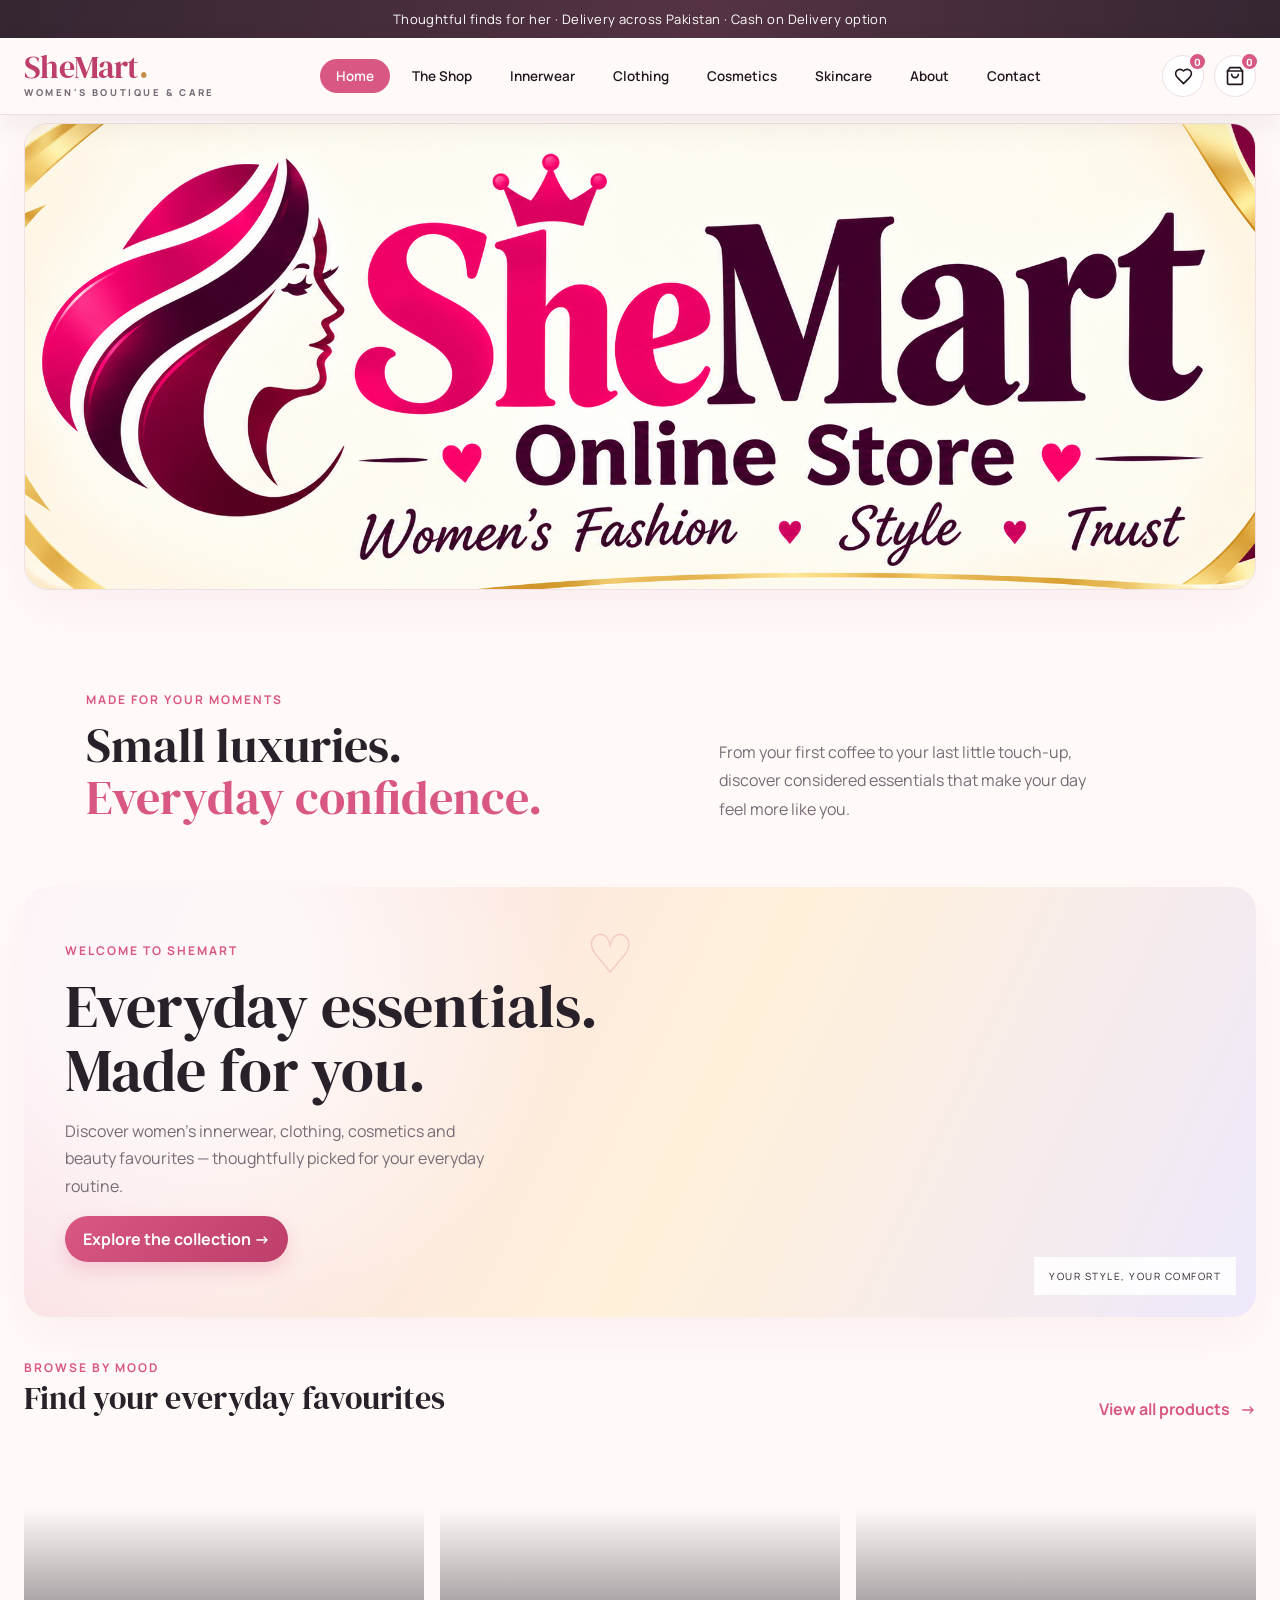
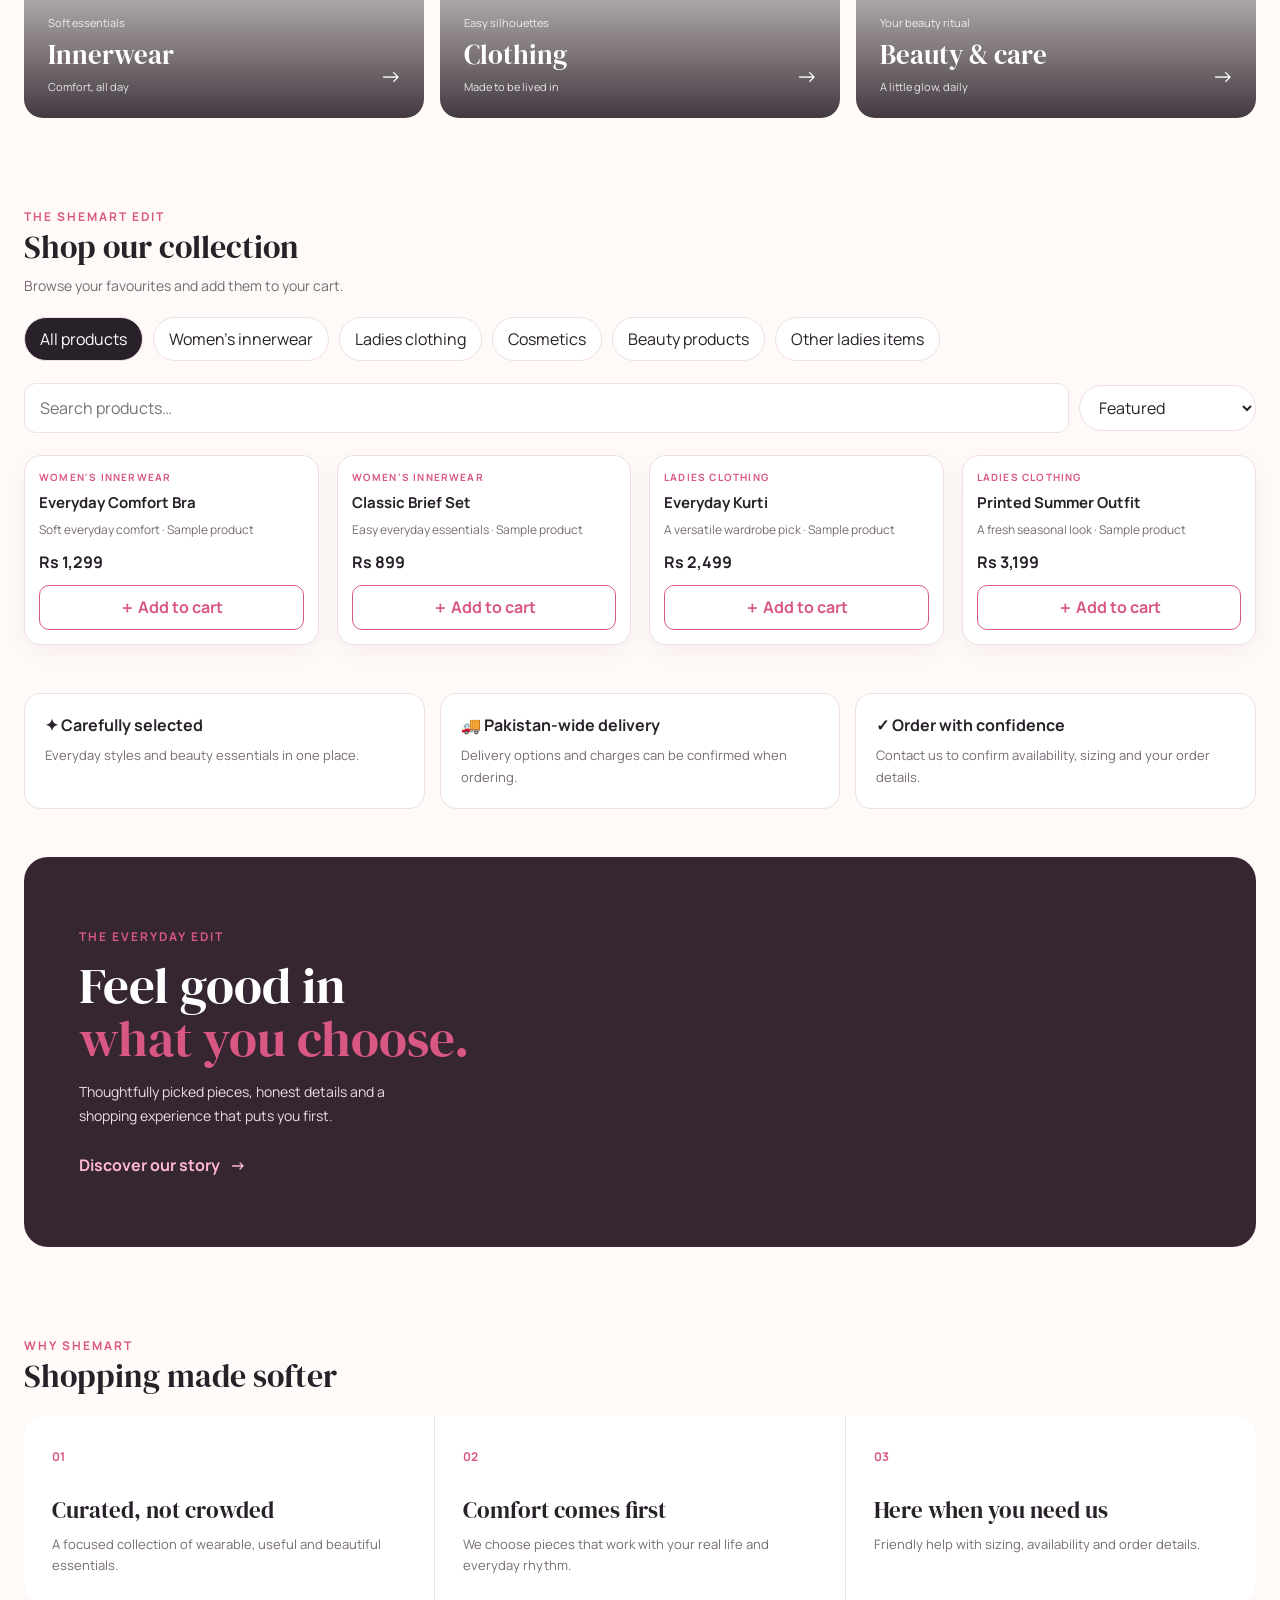
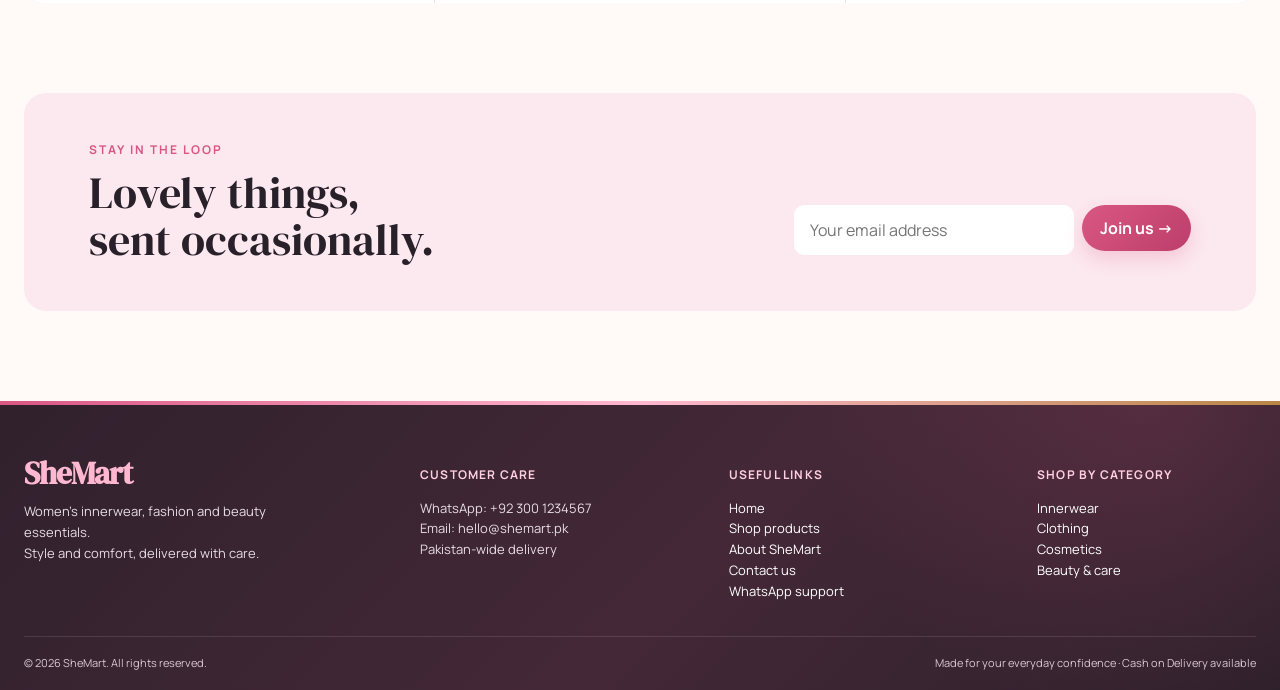
==== commit 5769c34b: "Shop and Cart and Main Menu Updates" ====
--- a/index.html
+++ b/index.html
@@ -8,50 +8,32 @@
       content="SheMart — women's innerwear, clothing, cosmetics and beauty essentials in Pakistan."
     />
     <title>SheMart | Women's Online Store</title>
-    <link rel="stylesheet" href="styles.css" />
+    <link rel="stylesheet" href="css/styles.css" />
+    <link rel="stylesheet" href="css/shared.css" />
   </head>
   <body data-page="home">
     <div class="topbar">
       Thoughtful finds for her · Delivery across Pakistan · Cash on Delivery
       option
     </div>
-    <header class="wrap nav">
-      <a href="index.html" style="text-decoration: none"
-        ><div class="logo">SheMart<small>WOMEN'S ONLINE STORE</small></div></a
-      >
-      <nav class="navlinks">
-        <a class="active-link" href="index.html">Home</a
-        ><a href="shop.html">Shop</a
-        ><a href="shop.html?category=Women's%20innerwear">Innerwear</a
-        ><a href="shop.html?category=Ladies%20clothing">Clothing</a
-        ><a href="shop.html?category=Cosmetics">Cosmetics</a>
-        <a href="about.html">About</a><a href="contact.html">Contact</a>
-      </nav>
-      <button
-        class="menu-toggle"
-        type="button"
-        aria-label="Open menu"
-        aria-expanded="false"
-      >
-        <span></span><span></span><span></span>
-      </button>
-      <button
-        class="cartbtn"
-        id="openCart"
-        aria-label="Open cart"
-        title="Open cart"
-      >
-        <svg class="carticon" viewBox="0 0 24 24" aria-hidden="true">
-          <path
-            d="M3 4h2l2.1 10.1a2 2 0 0 0 2 1.6h7.8a2 2 0 0 0 1.9-1.4L21 8H7"
-          ></path>
-          <circle cx="10" cy="20" r="1.3"></circle>
-          <circle cx="18" cy="20" r="1.3"></circle>
-        </svg>
-        <span class="cart-count" id="cartCount" aria-live="polite">0</span>
-      </button>
-    </header>
+    <div id="sharedHeader"></div>
     <main class="wrap" id="home">
+      <section class="main-banner" aria-label="SheMart online store banner">
+        <img
+          src="img/main_banner.png"
+          alt="SheMart Online Store — Women's Fashion, Style, Trust"
+        />
+      </section>
+      <section class="home-intro">
+        <div>
+          <div class="eyebrow">Made for your moments</div>
+          <h2>Small luxuries.<br /><em>Everyday confidence.</em></h2>
+        </div>
+        <p>
+          From your first coffee to your last little touch-up, discover
+          considered essentials that make your day feel more like you.
+        </p>
+      </section>
       <section class="hero">
         <div class="hero-copy">
           <div class="eyebrow">Welcome to SheMart</div>
@@ -65,16 +47,6 @@
           >
         </div>
         <div class="hero-art" role="img" aria-label="Fashion collection"></div>
-      </section>
-      <section class="home-intro">
-        <div>
-          <div class="eyebrow">Made for your moments</div>
-          <h2>Small luxuries.<br /><em>Everyday confidence.</em></h2>
-        </div>
-        <p>
-          From your first coffee to your last little touch-up, discover
-          considered essentials that make your day feel more like you.
-        </p>
       </section>
       <section class="category-showcase">
         <div class="sectionhead">
@@ -365,6 +337,7 @@
         </p>
       </div>
     </div>
-    <script src="script.js"></script>
+    <script src="js/shared.js"></script>
+    <script src="js/script.js"></script>
   </body>
 </html>
--- a/css/styles.css
+++ b/css/styles.css
@@ -0,0 +1,1968 @@
+      @import url("https://fonts.googleapis.com/css2?family=DM+Serif+Display:ital@0;1&family=Manrope:wght@400;500;600;700;800&display=swap");
+
+      :root {
+        --pink: #d95783;
+        --pink-dark: #bd3e6a;
+        --rose: #fce8ef;
+        --ink: #29212a;
+        --muted: #776b75;
+        --cream: #fffaf8;
+        --line: #f0dfe6;
+        --gold: #b88745;
+        --lavender: #eee8fb;
+      }
+      * {
+        box-sizing: border-box;
+      }
+      body {
+        margin: 0;
+        font-family: "Manrope", Arial, Helvetica, sans-serif;
+        background: var(--cream);
+        color: var(--ink);
+        -webkit-font-smoothing: antialiased;
+        text-rendering: optimizeLegibility;
+      }
+      button,
+      input,
+      select,
+      textarea {
+        font: inherit;
+      }
+      button {
+        cursor: pointer;
+      }
+      .topbar {
+        background: linear-gradient(100deg, #352632, #553344 55%, #352632);
+        color: #fff;
+        text-align: center;
+        padding: 10px 12px;
+        font-size: 13px;
+        letter-spacing: 0.45px;
+        box-shadow: 0 2px 10px #35263225;
+      }
+      .wrap {
+        width: min(1440px, calc(100% - 48px));
+        margin: auto;
+      }
+      .nav {
+        position: sticky;
+        top: 0;
+        z-index: 7;
+        display: flex;
+        align-items: center;
+        justify-content: space-between;
+        gap: 24px;
+        padding: 14px 0;
+        background: #fffaf8f2;
+        border-bottom: 1px solid #f0dfe680;
+        box-shadow: 0 8px 24px #6d3c5508;
+        backdrop-filter: blur(14px);
+      }
+      .nav > a:first-child {
+        display: block;
+        flex: 0 0 auto;
+        padding: 7px 15px 7px 0;
+        border-right: 1px solid var(--line);
+      }
+      .logo {
+        font-family: "DM Serif Display", Georgia, serif;
+        font-weight: bold;
+        font-size: 31px;
+        color: var(--pink-dark);
+        letter-spacing: -1px;
+        line-height: 0.95;
+      }
+      .logo small {
+        display: block;
+        font: 10px "Manrope", Arial, sans-serif;
+        letter-spacing: 2.2px;
+        color: var(--muted);
+        margin-top: 5px;
+        white-space: nowrap;
+      }
+      .navlinks {
+        display: flex;
+        flex: 1;
+        justify-content: center;
+        gap: 3px;
+        align-items: center;
+      }
+      .navlinks a {
+        color: var(--ink);
+        text-decoration: none;
+        font-size: 14px;
+        padding: 10px 12px;
+        border-radius: 999px;
+        transition: color 0.2s, background 0.2s, transform 0.2s;
+      }
+      .navlinks a:hover,
+      .navlinks a.active-link {
+        color: var(--pink);
+        background: var(--rose);
+      }
+      .navlinks a.active-link {
+        box-shadow: inset 0 0 0 1px #f4c2d3;
+        font-weight: 800;
+      }
+      .navlinks a:hover {
+        transform: translateY(-1px);
+      }
+      .header-sticky {
+        position: sticky;
+        top: 0;
+        z-index: 7;
+        background: #fffaf8f2;
+        border-bottom: 1px solid var(--line);
+        box-shadow: 0 8px 24px #6d3c5508;
+        backdrop-filter: blur(14px);
+      }
+      .header-sticky .nav {
+        width: min(1440px, calc(100% - 48px));
+      }
+      .header-sticky .brand-box {
+        display: flex;
+        align-items: center;
+        gap: 14px;
+      }
+      .header-sticky .brand-box > .logo {
+        color: var(--pink-dark);
+        text-decoration: none;
+      }
+      .header-sticky .logo .period {
+        color: var(--gold);
+      }
+      .header-sticky .nav-actions {
+        display: flex;
+        align-items: center;
+      }
+      .header-sticky .icon-btn {
+        position: relative;
+        display: grid;
+        place-items: center;
+        width: 45px;
+        height: 45px;
+        padding: 0;
+        border: 1px solid var(--line);
+        border-radius: 50%;
+        background: #fff;
+        color: var(--ink);
+      }
+      .header-sticky .icon-btn:hover {
+        color: var(--pink);
+        background: var(--rose);
+      }
+      .header-sticky .nav-links a {
+        font-weight: 600;
+      }
+      .header-sticky .nav-links a.active-link {
+        color: #fff;
+        background: var(--pink);
+        box-shadow: 0 4px 14px #d9578330;
+      }
+      .header-sticky .nav {
+        width: min(1380px, calc(100% - 48px));
+        padding: 14px 0;
+        gap: 20px;
+      }
+      .header-sticky .logo {
+        font-size: 32px;
+        letter-spacing: -0.6px;
+        line-height: 0.92;
+      }
+      .header-sticky .logo small {
+        font-size: 9.5px;
+        font-weight: 800;
+        letter-spacing: 2.6px;
+        margin-top: 4px;
+      }
+      .header-sticky .navlinks {
+        gap: 6px;
+      }
+      .header-sticky .navlinks a {
+        padding: 8px 16px;
+        font-size: 13.5px;
+      }
+      .header-sticky .nav-actions {
+        gap: 10px;
+      }
+      .header-sticky .mobile-menu-btn {
+        display: none;
+        width: 40px;
+        height: 40px;
+        padding: 8px;
+        border: 1px solid var(--line);
+        border-radius: 10px;
+        background: #fff;
+      }
+      .header-sticky .mobile-menu-btn span {
+        display: block;
+        width: 18px;
+        height: 2px;
+        margin: 4px auto;
+        background: var(--ink);
+      }
+      .header-sticky .badge-counter {
+        position: absolute;
+        top: -3px;
+        right: -3px;
+        display: grid;
+        place-items: center;
+        min-width: 19px;
+        height: 19px;
+        padding: 0 4px;
+        border: 2px solid var(--cream);
+        border-radius: 10px;
+        background: var(--pink);
+        color: #fff;
+        font-size: 10px;
+      }
+      .navlinks a:focus-visible,
+      .footer a:focus-visible,
+      .nav > a:focus-visible {
+        outline: 3px solid #d9578350;
+        outline-offset: 3px;
+      }
+      .cartbtn,
+      .primary {
+        color: #fff;
+        border: 0;
+        border-radius: 999px;
+        padding: 12px 18px;
+        font-weight: bold;
+      }
+      .cartbtn {
+        position: relative;
+        display: inline-flex;
+        align-items: center;
+        justify-content: center;
+        width: 45px;
+        height: 45px;
+        padding: 0;
+        color: var(--ink);
+        background: transparent;
+        border-radius: 50%;
+        transition: color 0.2s, background 0.2s, transform 0.2s;
+      }
+      .cartbtn:hover,
+      .cartbtn:focus-visible {
+        color: var(--pink);
+        background: var(--rose);
+        outline: none;
+        transform: translateY(-1px);
+      }
+      .carticon {
+        width: 25px;
+        height: 25px;
+        fill: none;
+        stroke: currentColor;
+        stroke-linecap: round;
+        stroke-linejoin: round;
+        stroke-width: 1.7;
+      }
+      .cart-count {
+        position: absolute;
+        top: 2px;
+        right: 0;
+        display: grid;
+        place-items: center;
+        min-width: 19px;
+        height: 19px;
+        padding: 0 5px;
+        border: 2px solid var(--cream);
+        border-radius: 50px;
+        background: var(--pink);
+        color: white;
+        font-size: 10px;
+        line-height: 1;
+        opacity: 0;
+        transform: scale(0.5);
+        transition: opacity 0.2s, transform 0.2s;
+      }
+      .cart-count.has-items {
+        opacity: 1;
+        transform: scale(1);
+      }
+      .primary {
+        background: linear-gradient(135deg, var(--pink), var(--pink-dark));
+        box-shadow: 0 8px 18px #d9578338;
+        transition: transform 0.2s, box-shadow 0.2s;
+      }
+      .primary:hover {
+        transform: translateY(-2px);
+        box-shadow: 0 11px 22px #d9578350;
+      }
+      .main-banner {
+        margin: 8px auto 36px;
+        overflow: hidden;
+        border: 1px solid var(--line);
+        border-radius: 24px;
+        background: #fff;
+        box-shadow: 0 18px 50px #d38ca51a;
+      }
+      .main-banner img {
+        display: block;
+        width: 100%;
+        height: auto;
+      }
+      .hero {
+        display: grid;
+        grid-template-columns: 1.1fr 0.9fr;
+        min-height: 410px;
+        background:
+          radial-gradient(circle at 12% 20%, #ffffffb8 0 12%, transparent 35%),
+          linear-gradient(115deg, #f8dce8, #fff0da 55%, #eee8fb);
+        border-radius: 24px;
+        overflow: hidden;
+        margin: 8px auto 42px;
+      }
+      .hero-copy {
+        padding: 55px 6%;
+        align-self: center;
+      }
+      .eyebrow {
+        color: var(--pink);
+        text-transform: uppercase;
+        letter-spacing: 2px;
+        font-size: 12px;
+        font-weight: bold;
+      }
+      .hero h1 {
+        font:
+          clamp(36px, 5vw, 60px)/1.06 "DM Serif Display",
+          Georgia, serif;
+        margin: 16px 0;
+      }
+      .hero p {
+        color: var(--muted);
+        line-height: 1.7;
+        max-width: 440px;
+      }
+      .hero-art {
+        min-height: 300px;
+        background: url("https://images.unsplash.com/photo-1490481651871-ab68de25d43d?auto=format&fit=crop&w=1100&q=85")
+          center/cover;
+        position: relative;
+      }
+      .hero {
+        box-shadow: 0 18px 50px #d38ca51a;
+      }
+      .hero-copy {
+        position: relative;
+      }
+      .hero-copy:after {
+        content: "♡";
+        position: absolute;
+        top: 28px;
+        right: 10%;
+        color: #d9578340;
+        font-size: 54px;
+      }
+      .hero-art:after {
+        content: "YOUR STYLE, YOUR COMFORT";
+        position: absolute;
+        bottom: 22px;
+        right: 20px;
+        background: #ffffffdf;
+        padding: 12px 15px;
+        letter-spacing: 1.5px;
+        font-size: 10px;
+      }
+      .sectionhead {
+        display: flex;
+        justify-content: space-between;
+        align-items: end;
+        gap: 16px;
+        margin: 0 0 18px;
+      }
+      .sectionhead h2 {
+        font:
+          32px "DM Serif Display",
+          Georgia, serif;
+        margin: 0;
+      }
+      .sectionhead p {
+        color: var(--muted);
+        font-size: 14px;
+        margin: 7px 0 0;
+      }
+      .categories {
+        display: flex;
+        gap: 10px;
+        flex-wrap: wrap;
+        margin: 22px 0;
+      }
+      .chip {
+        border: 1px solid var(--line);
+        background: #fff;
+        color: var(--ink);
+        border-radius: 30px;
+        padding: 10px 15px;
+      }
+      .chip.active,
+      .chip:hover {
+        background: var(--ink);
+        color: #fff;
+      }
+      .tools {
+        display: flex;
+        gap: 10px;
+        align-items: center;
+        margin-bottom: 22px;
+      }
+      .tools input {
+        flex: 1;
+        min-width: 100px;
+        border: 1px solid var(--line);
+        border-radius: 12px;
+        padding: 13px 15px;
+        background: #fff;
+      }
+      .grid {
+        display: grid;
+        grid-template-columns: repeat(4, 1fr);
+        gap: 18px;
+      }
+      .product {
+        background: #fff;
+        border: 1px solid var(--line);
+        border-radius: 17px;
+        overflow: hidden;
+        display: flex;
+        flex-direction: column;
+        box-shadow: 0 8px 22px #6d3c5510;
+        transition: transform 0.2s, box-shadow 0.2s;
+      }
+      .product:hover {
+        transform: translateY(-4px);
+        box-shadow: 0 14px 30px #6d3c5520;
+      }
+      .product img {
+        width: 100%;
+        aspect-ratio: 4/4.5;
+        object-fit: cover;
+        background: var(--rose);
+      }
+      .productbody {
+        padding: 14px;
+        display: flex;
+        flex-direction: column;
+        flex: 1;
+      }
+      .tag {
+        font-size: 10px;
+        color: var(--pink);
+        text-transform: uppercase;
+        letter-spacing: 1.2px;
+        font-weight: bold;
+      }
+      .product h3 {
+        font-size: 15px;
+        margin: 8px 0;
+      }
+      .desc {
+        color: var(--muted);
+        font-size: 12px;
+        line-height: 1.5;
+        flex: 1;
+      }
+      .price {
+        font-weight: bold;
+        margin: 12px 0;
+      }
+      .add {
+        border: 1px solid var(--pink);
+        background: #fff;
+        color: var(--pink);
+        padding: 10px;
+        border-radius: 10px;
+        font-weight: bold;
+      }
+      .add:hover {
+        background: var(--pink);
+        color: #fff;
+      }
+      .benefits {
+        display: grid;
+        grid-template-columns: repeat(3, 1fr);
+        gap: 15px;
+        margin: 48px 0;
+      }
+      .home-intro {
+        display: grid;
+        grid-template-columns: 1fr 0.8fr;
+        gap: 40px;
+        align-items: end;
+        padding: 65px 5% 55px;
+      }
+      .home-intro h2 {
+        margin: 12px 0 0;
+        font: clamp(31px, 4vw, 48px)/1.08 "DM Serif Display", Georgia, serif;
+      }
+      .home-intro h2 em,
+      .feature-banner h2 em {
+        color: var(--pink);
+        font-style: normal;
+      }
+      .home-intro p {
+        max-width: 390px;
+        margin: 0;
+        color: var(--muted);
+        line-height: 1.8;
+      }
+      .category-showcase,
+      .promise-section {
+        margin: 15px 0 90px;
+      }
+      .category-cards {
+        display: grid;
+        grid-template-columns: repeat(3, 1fr);
+        gap: 16px;
+      }
+      .category-card {
+        position: relative;
+        display: flex;
+        min-height: 280px;
+        flex-direction: column;
+        justify-content: end;
+        padding: 24px;
+        overflow: hidden;
+        border-radius: 19px;
+        color: white;
+        text-decoration: none;
+        background-position: center;
+        background-size: cover;
+        transition: transform 0.25s, box-shadow 0.25s;
+      }
+      .category-card:before {
+        content: "";
+        position: absolute;
+        inset: 0;
+        background: linear-gradient(transparent 25%, #221821d9);
+      }
+      .category-card > * {
+        position: relative;
+      }
+      .category-card:hover {
+        transform: translateY(-5px);
+        box-shadow: 0 18px 32px #35263222;
+      }
+      .category-card-innerwear {
+        background-image: url("https://images.unsplash.com/photo-1571513722275-4b41940f54b8?auto=format&fit=crop&w=700&q=80");
+      }
+      .category-card-clothing {
+        background-image: url("https://images.unsplash.com/photo-1483985988355-763728e1935b?auto=format&fit=crop&w=700&q=80");
+      }
+      .category-card-beauty {
+        background-image: url("https://images.unsplash.com/photo-1596462502278-27bfdc403348?auto=format&fit=crop&w=700&q=80");
+      }
+      .category-card span,
+      .category-card small {
+        font-size: 11px;
+        opacity: 0.85;
+      }
+      .category-card strong {
+        margin: 6px 0;
+        font: 27px "DM Serif Display", Georgia, serif;
+      }
+      .category-card i {
+        position: absolute;
+        right: 22px;
+        bottom: 27px;
+        font-size: 22px;
+        font-style: normal;
+      }
+      .feature-banner {
+        display: grid;
+        grid-template-columns: 0.9fr 1.1fr;
+        min-height: 390px;
+        margin: 0 0 90px;
+        overflow: hidden;
+        border-radius: 24px;
+        background: #352632;
+        color: white;
+      }
+      .feature-banner-copy {
+        align-self: center;
+        padding: 55px 10%;
+      }
+      .feature-banner h2 {
+        margin: 14px 0;
+        font: clamp(32px, 4vw, 52px)/1.05 "DM Serif Display", Georgia, serif;
+      }
+      .feature-banner p {
+        max-width: 320px;
+        color: #eadde4;
+        line-height: 1.7;
+        font-size: 14px;
+      }
+      .light-link {
+        display: inline-block;
+        margin-top: 12px;
+        color: #ffb8d0;
+        font-weight: bold;
+        text-decoration: none;
+      }
+      .light-link span {
+        margin-left: 7px;
+      }
+      .feature-banner-art {
+        min-height: 300px;
+        background: linear-gradient(90deg, #35263200, #3526321a), url("https://images.unsplash.com/photo-1515886657613-9f3515b0c78f?auto=format&fit=crop&w=1000&q=85") center/cover;
+      }
+      .promise-grid {
+        display: grid;
+        grid-template-columns: repeat(3, 1fr);
+        gap: 1px;
+        overflow: hidden;
+        border-radius: 18px;
+        background: var(--line);
+      }
+      .promise {
+        padding: 28px;
+        background: white;
+      }
+      .promise span {
+        color: var(--pink);
+        font-size: 12px;
+        font-weight: bold;
+      }
+      .promise b {
+        display: block;
+        margin: 28px 0 8px;
+        font: 23px "DM Serif Display", Georgia, serif;
+      }
+      .promise p {
+        margin: 0;
+        color: var(--muted);
+        font-size: 13px;
+        line-height: 1.6;
+      }
+      .newsletter {
+        display: flex;
+        justify-content: space-between;
+        align-items: end;
+        gap: 30px;
+        margin: 0 0 90px;
+        padding: 48px clamp(24px, 6vw, 65px);
+        border-radius: 22px;
+        background: var(--rose);
+      }
+      .newsletter h2 {
+        margin: 12px 0 0;
+        font: clamp(29px, 4vw, 44px)/1.05 "DM Serif Display", Georgia, serif;
+      }
+      .newsletter form {
+        display: grid;
+        grid-template-columns: minmax(180px, 280px) auto;
+        gap: 8px;
+        align-items: start;
+      }
+      .newsletter input {
+        width: 100%;
+        padding: 13px 15px;
+        border: 1px solid white;
+        border-radius: 10px;
+        background: white;
+      }
+      .newsletter input:focus {
+        border-color: var(--pink);
+        outline: 3px solid #d9578320;
+      }
+      .newsletter small {
+        grid-column: 1 / -1;
+        color: #397253;
+        font-size: 12px;
+      }
+      .menu-toggle {
+        display: none;
+        width: 38px;
+        height: 38px;
+        padding: 9px;
+        border: 1px solid var(--line);
+        border-radius: 50%;
+        background: white;
+      }
+      .menu-toggle span {
+        display: block;
+        height: 2px;
+        margin: 3px 0;
+        border-radius: 3px;
+        background: var(--ink);
+      }
+      .sr-only {
+        position: absolute;
+        width: 1px;
+        height: 1px;
+        overflow: hidden;
+        clip: rect(0, 0, 0, 0);
+      }
+      .page-hero,
+      .inner-page-heading {
+        padding: clamp(40px, 7vw, 82px) clamp(24px, 7vw, 86px);
+        margin: 8px 0 52px;
+        border-radius: 25px;
+        background:
+          radial-gradient(circle at 86% 18%, #ffffffc2 0 10%, transparent 31%),
+          linear-gradient(120deg, #f8dce8, #fff0da 55%, #eee8fb);
+      }
+      .page-hero h1,
+      .inner-page-heading h1 {
+        max-width: 640px;
+        margin: 14px 0;
+        font: clamp(40px, 7vw, 72px)/0.98 "DM Serif Display", Georgia, serif;
+        letter-spacing: -2px;
+      }
+      .page-hero h1 em,
+      .inner-page-heading h1 em {
+        color: var(--pink);
+        font-style: normal;
+      }
+      .page-hero p,
+      .inner-page-heading p {
+        max-width: 470px;
+        color: var(--muted);
+        line-height: 1.7;
+      }
+      .shop-page {
+        padding-bottom: 55px;
+      }
+      .shop-page .page-hero {
+        min-height: 360px;
+        display: flex;
+        flex-direction: column;
+        justify-content: center;
+        margin-bottom: 62px;
+      }
+      .shop-toolbar {
+        display: flex;
+        justify-content: space-between;
+        align-items: end;
+        margin-bottom: 22px;
+      }
+      .shop-toolbar h2 {
+        margin: 6px 0 0;
+        font: 32px "DM Serif Display", Georgia, serif;
+      }
+      .mobile-filter-label {
+        display: none;
+        color: var(--muted);
+        font-size: 12px;
+      }
+      .shop-layout {
+        display: grid;
+        grid-template-columns: 220px minmax(0, 1fr);
+        gap: 28px;
+        align-items: start;
+      }
+      .filter-sidebar {
+        position: sticky;
+        top: 20px;
+        padding: 22px 18px;
+        border: 1px solid var(--line);
+        border-radius: 17px;
+        background: linear-gradient(180deg, #fff, #fff8fb);
+        box-shadow: 0 8px 22px #6d3c5510;
+      }
+      .filter-heading {
+        padding-bottom: 18px;
+        border-bottom: 1px solid var(--line);
+      }
+      .filter-heading b,
+      .filter-group > b {
+        display: block;
+        font-size: 14px;
+      }
+      .filter-heading span {
+        display: block;
+        color: var(--muted);
+        font-size: 11px;
+        margin-top: 5px;
+      }
+      .filter-group {
+        padding-top: 20px;
+      }
+      .filter-categories {
+        display: grid;
+        gap: 5px;
+        margin-top: 10px;
+      }
+      .filter-categories .chip {
+        padding: 9px 10px;
+        border: 0;
+        border-radius: 8px;
+        text-align: left;
+        font-size: 12px;
+      }
+      .filter-categories .chip.active {
+        background: var(--rose);
+        color: var(--pink);
+        font-weight: bold;
+      }
+      .filter-select {
+        width: 100%;
+        margin-top: 10px;
+        padding: 10px;
+        border: 1px solid var(--line);
+        border-radius: 9px;
+        background: #fff;
+        color: var(--ink);
+      }
+      .shop-search {
+        position: relative;
+        margin-bottom: 18px;
+      }
+      .shop-search svg {
+        position: absolute;
+        top: 14px;
+        left: 14px;
+        width: 18px;
+        height: 18px;
+        fill: none;
+        stroke: var(--muted);
+        stroke-linecap: round;
+        stroke-width: 1.7;
+      }
+      .shop-search input {
+        width: 100%;
+        padding: 13px 15px 13px 43px;
+        border: 1px solid var(--line);
+        border-radius: 12px;
+        background: #fff;
+      }
+      .shop-results .grid {
+        gap: 22px;
+      }
+      .shop-search input:focus {
+        border-color: var(--pink);
+        outline: 3px solid #d9578320;
+      }
+      .values-strip {
+        display: grid;
+        grid-template-columns: repeat(3, 1fr);
+        gap: 1px;
+        margin: 0 0 85px;
+        overflow: hidden;
+        border-radius: 18px;
+        background: var(--line);
+      }
+      .values-strip > div {
+        padding: 27px;
+        background: #fff;
+      }
+      .values-strip b {
+        color: var(--pink);
+        font-size: 12px;
+      }
+      .values-strip h3 {
+        margin: 13px 0 7px;
+        font: 23px "DM Serif Display", Georgia, serif;
+      }
+      .values-strip p {
+        margin: 0;
+        color: var(--muted);
+        font-size: 13px;
+        line-height: 1.5;
+      }
+      .about-page-section,
+      .contact-page-section {
+        margin-top: 0;
+      }
+      .inner-page {
+        padding-bottom: 20px;
+      }
+      .about-section {
+        display: grid;
+        grid-template-columns: 0.9fr 1.1fr;
+        gap: clamp(30px, 7vw, 88px);
+        align-items: center;
+        margin: 105px 0 90px;
+        scroll-margin-top: 25px;
+      }
+      .about-visual {
+        min-height: 430px;
+        position: relative;
+        border-radius: 24px;
+        background: linear-gradient(#0000, #35263255),
+          url("https://images.unsplash.com/photo-1485230895905-ec40ba36b9bc?auto=format&fit=crop&w=900&q=85")
+            center/cover;
+      }
+      .about-badge {
+        position: absolute;
+        right: -24px;
+        bottom: 28px;
+        display: grid;
+        width: 104px;
+        height: 104px;
+        place-content: center;
+        border-radius: 50%;
+        background: var(--pink);
+        color: white;
+        text-align: center;
+        box-shadow: 0 12px 28px #d9578350;
+      }
+      .about-badge strong {
+        font-size: 11px;
+        letter-spacing: 1.5px;
+        text-transform: uppercase;
+      }
+      .about-badge span {
+        font: 25px "DM Serif Display", Georgia, serif;
+        margin-top: 2px;
+      }
+      .about-copy h2,
+      .contact-intro h2 {
+        max-width: 560px;
+        margin: 13px 0 16px;
+        font: clamp(30px, 4vw, 46px)/1.1 "DM Serif Display", Georgia, serif;
+      }
+      .about-copy p,
+      .contact-intro > p {
+        max-width: 540px;
+        color: var(--muted);
+        line-height: 1.8;
+        font-size: 15px;
+      }
+      .about-points {
+        display: grid;
+        gap: 15px;
+        margin: 25px 0;
+      }
+      .about-points > div {
+        display: flex;
+        gap: 12px;
+        align-items: center;
+        color: var(--muted);
+        font-size: 13px;
+      }
+      .about-points b,
+      .contact-details b {
+        display: block;
+        color: var(--ink);
+        margin-bottom: 3px;
+      }
+      .point-icon {
+        display: grid;
+        flex: 0 0 auto;
+        place-items: center;
+        width: 34px;
+        height: 34px;
+        border-radius: 50%;
+        background: var(--rose);
+        color: var(--pink);
+        font-size: 17px;
+      }
+      .text-link {
+        color: var(--pink);
+        font-weight: bold;
+        text-decoration: none;
+      }
+      .text-link span {
+        margin-left: 7px;
+      }
+      .contact-section {
+        display: grid;
+        grid-template-columns: 0.9fr 1.1fr;
+        gap: clamp(30px, 7vw, 90px);
+        align-items: start;
+        padding: 76px clamp(24px, 6vw, 75px);
+        margin: 0 0 85px;
+        border-radius: 26px;
+        background: linear-gradient(125deg, #fce8ef, #fff8f2);
+        scroll-margin-top: 25px;
+      }
+      .contact-intro h2 {
+        font-size: clamp(29px, 3.5vw, 42px);
+      }
+      .contact-details {
+        display: grid;
+        gap: 18px;
+        margin-top: 30px;
+      }
+      .contact-details > *,
+      .contact-details a {
+        display: flex;
+        align-items: center;
+        gap: 12px;
+        color: var(--ink);
+        text-decoration: none;
+        font-size: 13px;
+      }
+      .contact-details small {
+        display: block;
+        color: var(--muted);
+        font-size: 12px;
+      }
+      .contact-icon {
+        display: grid;
+        flex: 0 0 auto;
+        place-items: center;
+        width: 39px;
+        height: 39px;
+        border-radius: 12px;
+        background: white;
+        color: var(--pink);
+        font-weight: bold;
+        font-size: 17px;
+      }
+      .contact-details a:hover b {
+        color: var(--pink);
+      }
+      .contact-form {
+        padding: clamp(20px, 4vw, 34px);
+        border: 1px solid #ffffff;
+        border-radius: 20px;
+        background: #fffaf8cc;
+        box-shadow: 0 15px 40px #9e6a7d14;
+      }
+      .contact-form h3 {
+        margin: 0 0 20px;
+        font: 25px "DM Serif Display", Georgia, serif;
+      }
+      .contact-form-grid {
+        display: grid;
+        grid-template-columns: 1fr 1fr;
+        gap: 14px;
+      }
+      .contact-form label {
+        color: var(--muted);
+        font-size: 12px;
+      }
+      .contact-form input,
+      .contact-form textarea {
+        display: block;
+        width: 100%;
+        margin-top: 7px;
+        padding: 12px 13px;
+        border: 1px solid var(--line);
+        border-radius: 10px;
+        background: white;
+        color: var(--ink);
+        resize: vertical;
+      }
+      .contact-form input:focus,
+      .contact-form textarea:focus {
+        border-color: var(--pink);
+        outline: 3px solid #d9578320;
+      }
+      .contact-form .primary {
+        margin-top: 18px;
+      }
+      .contact-success {
+        color: #397253;
+        font-size: 12px;
+        margin-top: 12px;
+      }
+      .benefit {
+        padding: 20px;
+        border: 1px solid var(--line);
+        border-radius: 16px;
+        background: #fff;
+      }
+      .benefit b {
+        display: block;
+        margin-bottom: 7px;
+      }
+      .benefit span {
+        font-size: 13px;
+        color: var(--muted);
+        line-height: 1.5;
+      }
+      .footer {
+        position: relative;
+        overflow: hidden;
+        background:
+          radial-gradient(circle at 90% 0%, #d957832b, transparent 28%),
+          linear-gradient(135deg, #30212d, #442837 55%, #2d202b);
+        color: #fff;
+        padding: 58px 0 20px;
+        margin-top: 64px;
+      }
+      .footer:before {
+        content: "";
+        position: absolute;
+        top: 0;
+        left: 0;
+        right: 0;
+        height: 4px;
+        background: linear-gradient(90deg, var(--pink), #ffb8d0, var(--gold));
+      }
+      .footerinner {
+        display: grid;
+        grid-template-columns: 1.4fr 1fr 1fr 1fr;
+        gap: clamp(28px, 7vw, 110px);
+        padding-bottom: 34px;
+      }
+      .footerinner > div:first-child {
+        max-width: 350px;
+      }
+      .footerinner > div:not(:first-child) {
+        padding-top: 7px;
+      }
+      .footerinner b {
+        display: block;
+        color: #ffcfdf;
+        font-size: 12px;
+        letter-spacing: 1.2px;
+        text-transform: uppercase;
+        margin-bottom: 15px;
+      }
+      .footer p {
+        color: #e7dce4;
+        font-size: 13px;
+        line-height: 1.6;
+        margin: 13px 0 0;
+      }
+      .footer .logo {
+        color: #ffb8d0;
+      }
+      .footer a {
+        color: #fff;
+        text-decoration: none;
+        transition: color 0.2s;
+      }
+      .footer a:hover {
+        color: #ffb8d0 !important;
+      }
+      .smallprint {
+        display: flex;
+        justify-content: space-between;
+        align-items: center;
+        gap: 18px;
+        font-size: 11px;
+        color: #d8c8d3;
+        margin-top: 0;
+        padding-top: 18px;
+        border-top: 1px solid #ffffff1c;
+      }
+      .checkout-page {
+        padding-bottom: 45px;
+      }
+      .checkout-heading {
+        max-width: 760px;
+        padding: 62px 0 42px;
+      }
+      .checkout-heading h1 {
+        margin: 14px 0;
+        font: clamp(42px, 6vw, 68px)/1 "DM Serif Display", Georgia, serif;
+        letter-spacing: -2px;
+      }
+      .checkout-heading h1 em {
+        color: var(--pink);
+        font-style: normal;
+      }
+      .checkout-heading p {
+        max-width: 630px;
+        color: var(--muted);
+        line-height: 1.7;
+      }
+      .checkout-layout {
+        display: grid;
+        grid-template-columns: minmax(0, 1.3fr) minmax(310px, 0.7fr);
+        gap: 24px;
+        align-items: start;
+      }
+      .checkout-card {
+        padding: clamp(24px, 4vw, 38px);
+        border: 1px solid var(--line);
+        border-radius: 22px;
+        background: #fff;
+        box-shadow: 0 12px 30px #6d3c5510;
+      }
+      .checkout-card-heading {
+        display: flex;
+        justify-content: space-between;
+        gap: 18px;
+        margin-bottom: 26px;
+      }
+      .checkout-card-heading > div:first-child {
+        display: flex;
+        gap: 14px;
+        align-items: flex-start;
+      }
+      .checkout-step {
+        display: grid;
+        flex: 0 0 auto;
+        place-items: center;
+        width: 34px;
+        height: 34px;
+        border-radius: 50%;
+        background: var(--rose);
+        color: var(--pink-dark);
+        font-size: 11px;
+        font-weight: 800;
+      }
+      .checkout-card h2 {
+        margin: 5px 0 0;
+        font: 28px "DM Serif Display", Georgia, serif;
+      }
+      .required-note {
+        color: var(--muted);
+        font-size: 11px;
+      }
+      .checkout-form-grid {
+        display: grid;
+        grid-template-columns: 1fr 1fr;
+        gap: 16px;
+      }
+      .checkout-form-grid label {
+        color: var(--muted);
+        font-size: 12px;
+      }
+      .checkout-form-grid input,
+      .checkout-form-grid textarea,
+      .checkout-form-grid select {
+        display: block;
+        width: 100%;
+        margin-top: 7px;
+        padding: 13px 14px;
+        border: 1px solid var(--line);
+        border-radius: 10px;
+        background: #fffafc;
+        color: var(--ink);
+        resize: vertical;
+      }
+      .checkout-form-grid input:focus,
+      .checkout-form-grid textarea:focus,
+      .checkout-form-grid select:focus {
+        border-color: var(--pink);
+        outline: 3px solid #d9578320;
+      }
+      .checkout-payment {
+        margin-top: 36px;
+        padding-top: 30px;
+        border-top: 1px solid var(--line);
+      }
+      .payment-option {
+        display: flex;
+        align-items: center;
+        gap: 13px;
+        margin-top: 12px;
+        padding: 15px;
+        border: 1px solid var(--line);
+        border-radius: 12px;
+        cursor: pointer;
+      }
+      .payment-option:has(input:checked) {
+        border-color: var(--pink);
+        background: #fff6f9;
+        box-shadow: 0 0 0 3px #d9578315;
+      }
+      .payment-option input {
+        accent-color: var(--pink);
+      }
+      .payment-option span {
+        flex: 1;
+      }
+      .payment-option b,
+      .payment-option small {
+        display: block;
+      }
+      .payment-option small {
+        margin-top: 4px;
+        color: var(--muted);
+        font-size: 11px;
+      }
+      .payment-option > strong {
+        color: var(--pink);
+        font-size: 13px;
+      }
+      .checkout-consent {
+        display: flex;
+        gap: 9px;
+        align-items: flex-start;
+        margin: 28px 0 17px;
+        color: var(--muted);
+        font-size: 11px;
+        line-height: 1.55;
+      }
+      .checkout-consent input {
+        flex: 0 0 auto;
+        margin-top: 2px;
+        accent-color: var(--pink);
+      }
+      .checkout-submit {
+        width: 100%;
+        padding: 15px 20px;
+      }
+      .checkout-message {
+        margin-top: 13px;
+        color: #397253;
+        font-size: 12px;
+      }
+      .checkout-confirmation {
+        margin-top: 18px;
+        padding: 16px;
+        border-radius: 12px;
+        background: #f1faf5;
+        color: #397253;
+      }
+      .checkout-confirmation textarea {
+        display: block;
+        width: 100%;
+        min-height: 170px;
+        margin: 10px 0;
+        padding: 11px;
+        border: 1px solid #c8e4d2;
+        border-radius: 9px;
+        background: #fff;
+        color: var(--ink);
+        resize: vertical;
+      }
+      .checkout-confirmation > div {
+        display: flex;
+        gap: 9px;
+        align-items: center;
+      }
+      .checkout-whatsapp {
+        display: inline-block;
+        text-decoration: none;
+        padding: 10px 14px;
+        font-size: 12px;
+      }
+      .checkout-summary-card {
+        position: sticky;
+        top: 94px;
+        background: linear-gradient(160deg, #fff, #fff7fa);
+      }
+      .checkout-summary-card h2 {
+        margin: 7px 0 20px;
+      }
+      .checkout-item {
+        display: flex;
+        align-items: center;
+        gap: 11px;
+        padding: 12px 0;
+        border-bottom: 1px solid var(--line);
+      }
+      .checkout-item img {
+        width: 52px;
+        height: 62px;
+        object-fit: cover;
+        border-radius: 8px;
+        background: var(--rose);
+      }
+      .checkout-item div {
+        flex: 1;
+        min-width: 0;
+      }
+      .checkout-item b,
+      .checkout-item span {
+        display: block;
+      }
+      .checkout-item b {
+        font-size: 12px;
+      }
+      .checkout-item span {
+        margin-top: 5px;
+        color: var(--muted);
+        font-size: 11px;
+      }
+      .checkout-item strong {
+        white-space: nowrap;
+        font-size: 12px;
+      }
+      .checkout-total,
+      .checkout-grand-total {
+        display: flex;
+        justify-content: space-between;
+        gap: 12px;
+        padding-top: 13px;
+        color: var(--muted);
+        font-size: 12px;
+      }
+      .checkout-grand-total {
+        margin-top: 13px;
+        padding: 17px 0 0;
+        border-top: 1px solid var(--line);
+        color: var(--ink);
+        font-size: 18px;
+      }
+      .checkout-empty {
+        padding: 15px 0;
+        color: var(--muted);
+        font-size: 13px;
+      }
+      .checkout-empty a,
+      .checkout-help a {
+        color: var(--pink);
+        font-weight: 700;
+        text-decoration: none;
+      }
+      .checkout-help {
+        display: grid;
+        gap: 7px;
+        margin-top: 28px;
+        padding: 16px;
+        border-radius: 12px;
+        background: var(--rose);
+        color: var(--muted);
+        font-size: 11px;
+        line-height: 1.5;
+      }
+      .checkout-help b {
+        color: var(--ink);
+        font-size: 12px;
+      }
+      .modal {
+        position: fixed;
+        inset: 0;
+        background: #1c121dcc;
+        display: none;
+        align-items: center;
+        justify-content: center;
+        padding: 15px;
+        z-index: 10;
+      }
+      #cartModal {
+        align-items: stretch;
+        justify-content: flex-end;
+        padding: 0;
+      }
+      .modal.open {
+        display: flex;
+      }
+      .panel {
+        background: #fffaf8;
+        width: min(600px, 100%);
+        max-height: 92vh;
+        overflow: auto;
+        border-radius: 20px;
+        padding: 24px;
+      }
+      .cart-panel {
+        width: min(440px, 100%);
+        height: 100%;
+        max-height: none;
+        border-radius: 24px 0 0 24px;
+        padding: 28px;
+        box-shadow: -15px 0 45px #1c121d26;
+        animation: cartSlideIn 0.25s ease-out;
+      }
+      @keyframes cartSlideIn {
+        from {
+          transform: translateX(100%);
+        }
+        to {
+          transform: translateX(0);
+        }
+      }
+      .panelhead {
+        display: flex;
+        justify-content: space-between;
+        align-items: center;
+      }
+      .panelhead h2 {
+        font:
+          28px "DM Serif Display",
+          Georgia, serif;
+        margin: 0;
+      }
+      .close {
+        border: 0;
+        background: #f6e8ee;
+        border-radius: 50%;
+        width: 36px;
+        height: 36px;
+        font-size: 20px;
+      }
+      .cartline {
+        display: flex;
+        align-items: center;
+        gap: 14px;
+        padding: 16px 0;
+        border-bottom: 1px solid var(--line);
+        font-size: 14px;
+      }
+      .cart-thumb {
+        width: 68px;
+        height: 78px;
+        object-fit: cover;
+        border-radius: 10px;
+        background: var(--rose);
+        flex: 0 0 auto;
+      }
+      .cart-product {
+        display: flex;
+        flex: 1;
+        min-width: 0;
+        flex-direction: column;
+        gap: 5px;
+      }
+      .cart-product span {
+        color: var(--muted);
+        font-size: 12px;
+      }
+      .cart-line-total {
+        white-space: nowrap;
+      }
+      .remove-item {
+        display: grid;
+        flex: 0 0 auto;
+        place-items: center;
+        width: 30px;
+        height: 30px;
+        padding: 6px;
+        border: 0;
+        border-radius: 8px;
+        background: transparent;
+        color: var(--muted);
+        transition: color 0.2s, background 0.2s;
+      }
+      .remove-item svg {
+        width: 17px;
+        height: 17px;
+        fill: none;
+        stroke: currentColor;
+        stroke-linecap: round;
+        stroke-linejoin: round;
+        stroke-width: 1.7;
+      }
+      .remove-item:hover,
+      .remove-item:focus-visible {
+        background: #fde9ef;
+        color: #c43d68;
+        outline: none;
+      }
+      .qty {
+        display: flex;
+        gap: 8px;
+        align-items: center;
+        margin-top: 4px;
+      }
+      .qty button {
+        border: 1px solid var(--line);
+        background: #fff;
+        border-radius: 6px;
+        padding: 3px 9px;
+      }
+      .qty button:hover {
+        background: var(--rose);
+        border-color: var(--pink);
+      }
+      .cart-summary {
+        margin-top: 8px;
+        padding-top: 8px;
+      }
+      .summary-row {
+        display: flex;
+        justify-content: space-between;
+        gap: 12px;
+        padding: 7px 0;
+        color: var(--muted);
+        font-size: 13px;
+      }
+      .delivery-row span:last-child {
+        text-align: right;
+      }
+      .total {
+        display: flex;
+        justify-content: space-between;
+        font-weight: bold;
+        padding: 17px 0;
+        font-size: 18px;
+      }
+      .formgrid {
+        display: grid;
+        grid-template-columns: 1fr 1fr;
+        gap: 12px;
+      }
+      .formgrid label {
+        font-size: 12px;
+        color: var(--muted);
+      }
+      .formgrid input,
+      .formgrid textarea,
+      .formgrid select {
+        width: 100%;
+        margin-top: 6px;
+        padding: 11px;
+        border: 1px solid var(--line);
+        border-radius: 9px;
+        background: white;
+      }
+      .full {
+        grid-column: 1/-1;
+      }
+      .notice {
+        background: #fce8ef;
+        border-radius: 10px;
+        padding: 12px;
+        font-size: 12px;
+        line-height: 1.5;
+        color: #704052;
+        margin: 12px 0;
+      }
+      .empty {
+        padding: 28px;
+        text-align: center;
+        color: var(--muted);
+        grid-column: 1/-1;
+      }
+      @media (max-width: 1050px) {
+        .grid {
+          grid-template-columns: repeat(3, 1fr);
+        }
+        .checkout-layout {
+          grid-template-columns: minmax(0, 1fr) minmax(280px, 0.7fr);
+        }
+      }
+      @media (max-width: 850px) {
+        .grid {
+          grid-template-columns: repeat(2, 1fr);
+        }
+        .hero {
+          grid-template-columns: 1fr;
+        }
+        .hero-art {
+          min-height: 250px;
+          order: -1;
+        }
+        .hero-copy {
+          padding: 35px 7%;
+        }
+        .navlinks {
+          display: none;
+        }
+        .header-sticky .mobile-menu-btn {
+          display: block;
+          margin: 0;
+        }
+        .header-sticky .navlinks.menu-open {
+          top: 76px;
+          right: 3%;
+          left: 3%;
+          display: grid;
+          gap: 0;
+          padding: 8px;
+          border: 1px solid var(--line);
+          border-radius: 15px;
+          background: #fffaf8f7;
+          box-shadow: 0 14px 30px #3526321c;
+          backdrop-filter: blur(12px);
+        }
+        .header-sticky .navlinks.menu-open a {
+          padding: 12px 14px;
+          border-radius: 9px;
+        }
+        .menu-toggle {
+          display: block;
+          margin-left: auto;
+        }
+        .footerinner {
+          grid-template-columns: 1fr 1fr;
+          gap: 28px 22px;
+        }
+        .footerinner > div:first-child {
+          grid-column: 1 / -1;
+        }
+        .navlinks.menu-open {
+          position: absolute;
+          top: 76px;
+          right: 3%;
+          left: 3%;
+          z-index: 8;
+          display: grid;
+          gap: 0;
+          padding: 8px;
+          border: 1px solid var(--line);
+          border-radius: 15px;
+          background: #fffaf8f7;
+          box-shadow: 0 14px 30px #3526321c;
+          backdrop-filter: blur(12px);
+        }
+        .navlinks.menu-open a {
+          padding: 12px 14px;
+          border-radius: 9px;
+        }
+        .navlinks.menu-open a:hover {
+          background: var(--rose);
+        }
+        .benefits {
+          grid-template-columns: 1fr;
+        }
+        .sectionhead h2 {
+          font-size: 27px;
+        }
+        .wrap {
+          width: min(94%, 680px);
+        }
+        .home-intro {
+          grid-template-columns: 1fr;
+          gap: 15px;
+          padding: 50px 2% 40px;
+        }
+        .category-cards,
+        .promise-grid {
+          grid-template-columns: 1fr;
+        }
+        .feature-banner {
+          grid-template-columns: 1fr;
+        }
+        .feature-banner-art {
+          min-height: 260px;
+          order: -1;
+        }
+        .newsletter {
+          align-items: stretch;
+          flex-direction: column;
+        }
+        .shop-layout {
+          grid-template-columns: 1fr;
+        }
+        .checkout-layout {
+          grid-template-columns: 1fr;
+        }
+        .checkout-summary-card {
+          position: static;
+          order: -1;
+        }
+        .filter-sidebar {
+          position: static;
+          display: grid;
+          grid-template-columns: 1fr 1fr;
+          gap: 18px;
+        }
+        .filter-heading {
+          grid-column: 1 / -1;
+        }
+        .filter-group {
+          padding-top: 0;
+        }
+        .values-strip {
+          grid-template-columns: 1fr;
+        }
+        .about-section,
+        .contact-section {
+          grid-template-columns: 1fr;
+          gap: 35px;
+        }
+        .about-section {
+          margin: 75px 0 65px;
+        }
+        .about-visual {
+          min-height: 330px;
+          max-width: 560px;
+        }
+        .contact-section {
+          padding: 48px 6%;
+          margin-bottom: 65px;
+        }
+      }
+      @media (max-width: 440px) {
+        .grid {
+          gap: 10px;
+        }
+        .productbody {
+          padding: 10px;
+        }
+        .product h3 {
+          font-size: 13px;
+        }
+        .price {
+          font-size: 14px;
+        }
+        .hero h1 {
+          font-size: 39px;
+        }
+        .checkout-heading {
+          padding: 42px 0 28px;
+        }
+        .checkout-heading h1 {
+          font-size: 43px;
+        }
+        .checkout-form-grid {
+          grid-template-columns: 1fr;
+        }
+        .checkout-form-grid .full {
+          grid-column: auto;
+        }
+        .checkout-card {
+          padding: 22px 17px;
+          border-radius: 18px;
+        }
+        .checkout-card-heading {
+          display: block;
+        }
+        .required-note {
+          display: block;
+          margin: 12px 0 0 48px;
+        }
+        .checkout-confirmation > div {
+          align-items: stretch;
+          flex-direction: column;
+        }
+        .checkout-whatsapp {
+          text-align: center;
+        }
+        .formgrid {
+          grid-template-columns: 1fr;
+        }
+        .full {
+          grid-column: auto;
+        }
+        .tools {
+          flex-wrap: wrap;
+        }
+        .tools input {
+          flex-basis: 100%;
+        }
+        .page-hero,
+        .inner-page-heading {
+          padding: 36px 22px;
+          margin-bottom: 38px;
+          border-radius: 18px;
+        }
+        .page-hero h1,
+        .inner-page-heading h1 {
+          font-size: 43px;
+        }
+        .shop-toolbar {
+          display: block;
+        }
+        .shop-toolbar h2 {
+          font-size: 27px;
+        }
+        .mobile-filter-label {
+          display: block;
+          margin-top: 8px;
+        }
+        .filter-sidebar {
+          display: block;
+          padding: 17px;
+        }
+        .filter-group {
+          margin-top: 18px;
+        }
+        .values-strip {
+          margin-bottom: 55px;
+        }
+        .cart-panel {
+          width: 100%;
+          padding: 21px 16px;
+          border-radius: 20px 0 0 20px;
+        }
+        .cartline {
+          gap: 9px;
+        }
+        .cart-thumb {
+          width: 54px;
+          height: 64px;
+        }
+        .cart-line-total {
+          font-size: 12px;
+        }
+        .remove-item {
+          width: 27px;
+          height: 27px;
+          padding: 5px;
+        }
+        .topbar {
+          font-size: 11px;
+        }
+        .navlinks.menu-open {
+          top: 66px;
+        }
+        .category-showcase,
+        .promise-section {
+          margin-bottom: 60px;
+        }
+        .category-card {
+          min-height: 235px;
+        }
+        .feature-banner {
+          margin-bottom: 60px;
+          border-radius: 18px;
+        }
+        .feature-banner-copy {
+          padding: 38px 25px;
+        }
+        .newsletter {
+          margin-bottom: 60px;
+          padding: 35px 21px;
+          border-radius: 18px;
+        }
+        .newsletter form {
+          grid-template-columns: 1fr;
+        }
+        .newsletter .primary,
+        .newsletter small {
+          grid-column: auto;
+        }
+        .nav {
+          padding: 14px 0;
+        }
+        .nav > a:first-child {
+          border-right: 0;
+          padding-right: 0;
+        }
+        .navlinks {
+          display: none;
+        }
+        .logo {
+          font-size: 25px;
+        }
+        .logo small {
+          font-size: 8px;
+          letter-spacing: 1.5px;
+        }
+        .footer {
+          padding-top: 45px;
+        }
+        .footerinner {
+          grid-template-columns: 1fr;
+          gap: 24px;
+        }
+        .footerinner > div:first-child {
+          grid-column: auto;
+        }
+        .smallprint {
+          align-items: flex-start;
+          flex-direction: column;
+          gap: 7px;
+        }
+        .hero {
+          margin-top: 4px;
+          border-radius: 18px;
+        }
+        .main-banner {
+          margin-top: 4px;
+          border-radius: 18px;
+        }
+        .about-section {
+          margin: 60px 0 55px;
+        }
+        .about-visual {
+          min-height: 270px;
+          border-radius: 18px;
+        }
+        .about-badge {
+          right: 14px;
+          bottom: 18px;
+          width: 84px;
+          height: 84px;
+        }
+        .about-badge span {
+          font-size: 21px;
+        }
+        .contact-section {
+          gap: 28px;
+          padding: 34px 18px;
+          border-radius: 18px;
+        }
+        .contact-form-grid {
+          grid-template-columns: 1fr;
+        }
+        .contact-form .full {
+          grid-column: auto;
+        }
+        .hero-copy {
+          padding: 30px 8%;
+        }
+        .categories {
+          gap: 7px;
+        }
+        .chip {
+          padding: 8px 11px;
+          font-size: 12px;
+        }
+      }
--- a/css/shared.css
+++ b/css/shared.css
@@ -0,0 +1,420 @@
+.shared-header {
+  position: sticky;
+  top: 0;
+  z-index: 40;
+  background: rgba(255, 250, 248, 0.96);
+  border-bottom: 1px solid #eedde5;
+  box-shadow: 0 10px 30px rgba(53, 24, 38, 0.07);
+  backdrop-filter: blur(16px);
+}
+
+.shared-nav {
+  width: min(1380px, calc(100% - 48px));
+  min-height: 76px;
+  margin: 0 auto;
+  display: flex;
+  align-items: center;
+  justify-content: space-between;
+  gap: 20px;
+}
+
+.shared-brand {
+  display: flex;
+  align-items: center;
+  gap: 14px;
+  flex: 0 0 auto;
+}
+
+.shared-logo {
+  color: #bd3e6a;
+  font: 32px/0.92 "DM Serif Display", Georgia, serif;
+  letter-spacing: -0.6px;
+  text-decoration: none;
+}
+
+.shared-logo .period {
+  color: #c2904b;
+}
+
+.shared-logo small {
+  display: block;
+  margin-top: 4px;
+  color: #796c78;
+  font: 800 9.5px "Manrope", Arial, sans-serif;
+  letter-spacing: 2.6px;
+  text-transform: uppercase;
+}
+
+.shared-links {
+  display: flex;
+  align-items: center;
+  justify-content: center;
+  gap: 6px;
+}
+
+.shared-links a {
+  padding: 8px 16px;
+  border-radius: 999px;
+  color: #221721;
+  font: 600 13.5px "Manrope", Arial, sans-serif;
+  text-decoration: none;
+  transition: background 0.2s, color 0.2s;
+}
+
+.shared-links a:hover,
+.shared-links a.active {
+  background: #d95783;
+  color: #fff;
+}
+
+.shared-actions {
+  display: flex;
+  align-items: center;
+  gap: 10px;
+}
+
+.shared-action,
+.shared-menu-toggle {
+  position: relative;
+  display: grid;
+  place-items: center;
+  width: 42px;
+  height: 42px;
+  border: 1px solid #eedde5;
+  border-radius: 50%;
+  background: #fff;
+  color: #221721;
+  cursor: pointer;
+}
+
+.shared-action:hover,
+.shared-menu-toggle:hover {
+  background: #fce8ef;
+  color: #bd3e6a;
+}
+
+.shared-menu-toggle {
+  display: none;
+  border-radius: 10px;
+}
+
+.shared-menu-toggle span {
+  display: block;
+  width: 18px;
+  height: 2px;
+  margin: 2px 0;
+  background: currentColor;
+}
+
+.shared-badge {
+  position: absolute;
+  top: -4px;
+  right: -4px;
+  display: grid;
+  place-items: center;
+  min-width: 19px;
+  height: 19px;
+  padding: 0 4px;
+  border: 2px solid #fffaf8;
+  border-radius: 999px;
+  background: #d95783;
+  color: #fff;
+  font: 800 10px/1 "Manrope", Arial, sans-serif;
+  opacity: 1;
+  transform: scale(1);
+  transition: background 0.2s, transform 0.2s;
+}
+
+.shared-badge[hidden] {
+  display: grid;
+}
+
+.shared-cart-backdrop {
+  position: fixed;
+  inset: 0;
+  z-index: 100;
+  display: none;
+  justify-content: flex-end;
+  background: rgba(28, 18, 29, 0.8);
+}
+
+.shared-cart-backdrop.open {
+  display: flex;
+}
+
+.shared-cart-drawer {
+  width: min(440px, 100%);
+  height: 100%;
+  display: flex;
+  flex-direction: column;
+  padding: 0;
+  overflow: auto;
+  background: #fff;
+  box-shadow: -15px 0 45px rgba(28, 18, 29, 0.15);
+}
+
+.shared-cart-head,
+.shared-cart-row,
+.shared-cart-summary-row {
+  display: flex;
+  align-items: center;
+  justify-content: space-between;
+  gap: 14px;
+}
+
+.shared-cart-head {
+  flex: 0 0 auto;
+  margin: 0;
+  padding: 25px 24px 20px;
+  border-bottom: 1px solid #eedde5;
+  background: #fffaf8;
+}
+
+.shared-cart-head h2 {
+  margin: 0;
+  font: 28px "DM Serif Display", Georgia, serif;
+}
+
+.shared-cart-close {
+  width: 36px;
+  height: 36px;
+  border: 0;
+  border-radius: 50%;
+  background: #f6e8ee;
+  font-size: 22px;
+  cursor: pointer;
+}
+
+.shared-shipping {
+  flex: 0 0 auto;
+  padding: 12px 24px;
+  border-bottom: 1px solid #f5dce6;
+  background: #fbebf1;
+}
+
+.shared-shipping-text {
+  display: flex;
+  justify-content: space-between;
+  margin-bottom: 6px;
+  color: #bd3e6a;
+  font-size: 12px;
+  font-weight: 700;
+}
+
+.shared-shipping-track {
+  height: 6px;
+  overflow: hidden;
+  border-radius: 999px;
+  background: #eed8e2;
+}
+
+.shared-shipping-fill {
+  width: 0;
+  height: 100%;
+  border-radius: inherit;
+  background: linear-gradient(90deg, #d95783, #bd3e6a);
+  transition: width 0.3s ease;
+}
+
+.shared-cart-items {
+  flex: 1;
+  min-height: 120px;
+  overflow-y: auto;
+  padding: 20px 24px;
+}
+
+.shared-cart-row {
+  align-items: stretch;
+  padding: 0 0 16px;
+  margin-bottom: 16px;
+  border-bottom: 1px solid #f8eff3;
+}
+
+.shared-cart-row img {
+  width: 74px;
+  height: 86px;
+  flex: 0 0 auto;
+  object-fit: cover;
+  border-radius: 9px;
+  background: #fce8ef;
+}
+
+.shared-cart-item {
+  flex: 1;
+  min-width: 0;
+  display: flex;
+  flex-direction: column;
+  justify-content: space-between;
+}
+
+.shared-cart-item b,
+.shared-cart-item span {
+  display: block;
+}
+
+.shared-cart-item span,
+.shared-cart-empty {
+  color: #796c78;
+  font-size: 12px;
+}
+
+.shared-cart-bottom {
+  display: flex;
+  align-items: center;
+  justify-content: space-between;
+  gap: 10px;
+  margin-top: 10px;
+}
+
+.shared-cart-bottom strong {
+  display: block;
+  color: #221721;
+  font-size: 14px;
+}
+
+.shared-qty {
+  display: flex;
+  align-items: center;
+  gap: 7px;
+  margin-top: 7px;
+}
+
+.shared-qty button {
+  width: 28px;
+  height: 28px;
+  padding: 0;
+  border: 0;
+  border-radius: 0;
+  background: #fff;
+  cursor: pointer;
+}
+
+.shared-cart-summary {
+  flex: 0 0 auto;
+  padding: 20px 24px;
+  border-top: 1px solid #eedde5;
+  background: #fff;
+}
+
+.shared-cart-summary-row {
+  padding: 8px 0;
+  color: #796c78;
+  font-size: 13px;
+}
+
+.shared-cart-total {
+  color: #221721;
+  font-size: 18px;
+  font-weight: 800;
+}
+
+.shared-promo {
+  display: flex;
+  gap: 8px;
+  margin-bottom: 14px;
+}
+
+.shared-promo input {
+  flex: 1;
+  min-width: 0;
+  padding: 8px 14px;
+  border: 1px solid #eedde5;
+  border-radius: 8px;
+  font-size: 12.5px;
+  text-transform: uppercase;
+}
+
+.shared-promo button {
+  padding: 8px 16px;
+  border: 0;
+  border-radius: 8px;
+  background: #221721;
+  color: #fff;
+  cursor: pointer;
+  font-size: 12px;
+  font-weight: 700;
+}
+
+.shared-cart-summary-row.total {
+  margin-top: 4px;
+  padding-top: 10px;
+  border-top: 1px solid #f8eff3;
+  color: #221721;
+  font-size: 18px;
+  font-weight: 800;
+}
+
+.shared-checkout-link {
+  display: block;
+  margin-top: 16px;
+  padding: 13px;
+  border-radius: 999px;
+  background: linear-gradient(135deg, #d95783, #bd3e6a);
+  color: #fff;
+  font-weight: 800;
+  text-align: center;
+  text-decoration: none;
+}
+
+.shared-cart-remove {
+  display: block;
+  margin-top: 4px;
+  color: #796c78;
+  cursor: pointer;
+  font-size: 11px;
+  text-decoration: underline;
+}
+
+.shared-cart-remove:hover {
+  color: #e63946;
+}
+
+@media (max-width: 860px) {
+  .shared-menu-toggle {
+    display: grid;
+  }
+
+  .shared-links {
+    position: absolute;
+    top: 76px;
+    right: 24px;
+    left: 24px;
+    display: none;
+    flex-direction: column;
+    align-items: stretch;
+    gap: 2px;
+    padding: 8px;
+    border: 1px solid #eedde5;
+    border-radius: 15px;
+    background: #fffaf8;
+    box-shadow: 0 14px 30px rgba(53, 24, 38, 0.12);
+  }
+
+  .shared-links.open {
+    display: flex;
+  }
+
+  .shared-links a {
+    border-radius: 9px;
+  }
+}
+
+@media (max-width: 440px) {
+  .shared-nav {
+    width: calc(100% - 28px);
+    min-height: 68px;
+  }
+
+  .shared-logo {
+    font-size: 25px;
+  }
+
+  .shared-logo small {
+    font-size: 7px;
+    letter-spacing: 1.6px;
+  }
+
+  .shared-cart-drawer {
+    padding: 22px 16px;
+  }
+}
